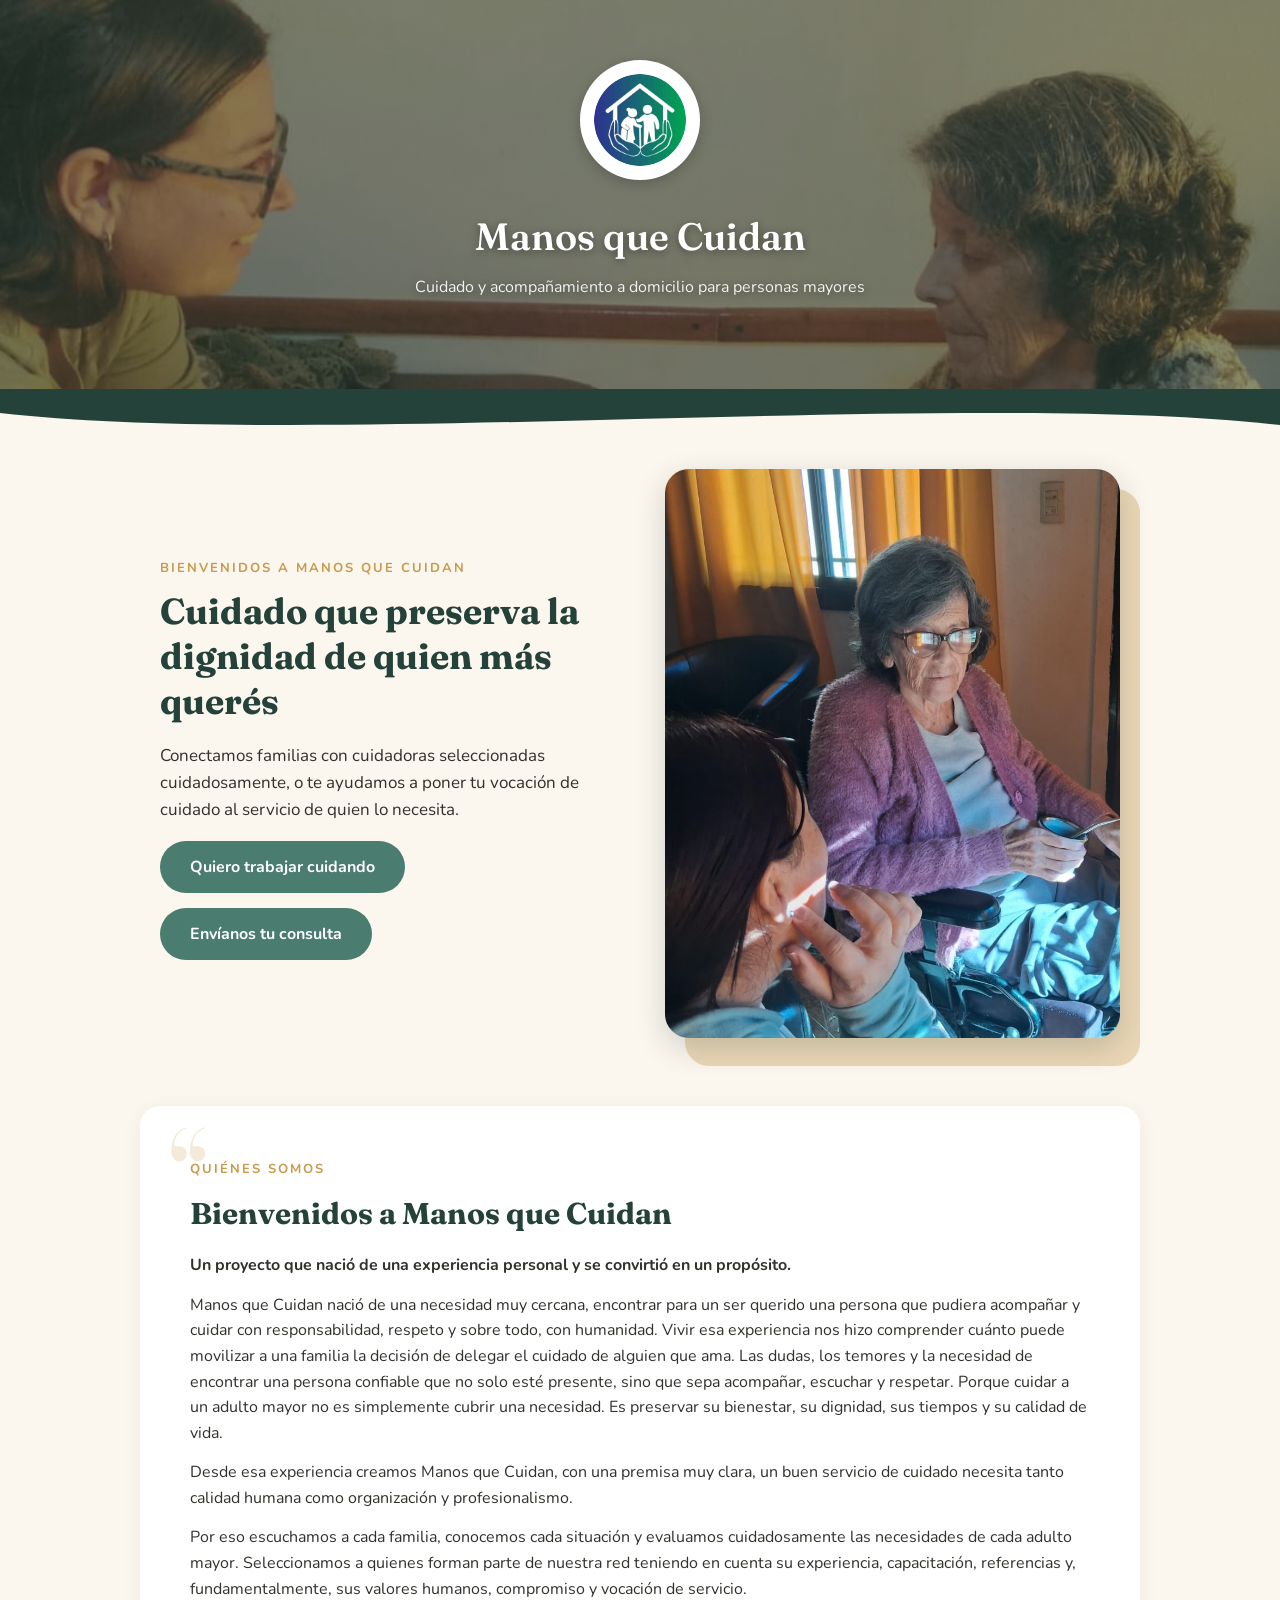
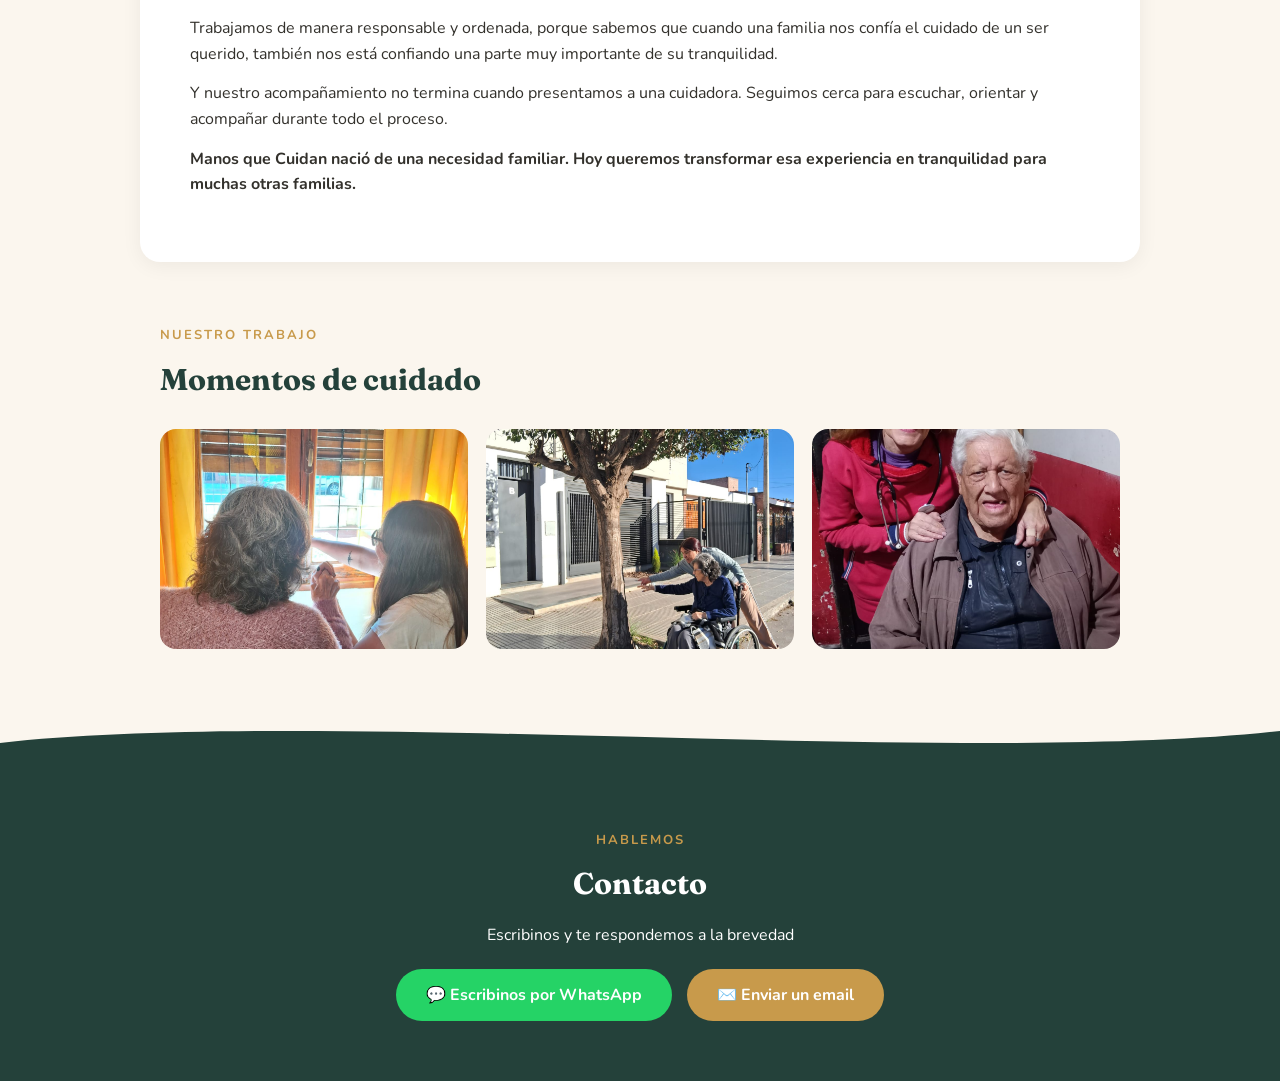
==== index.html @ 4edb40f0 "Update index.html" ====
<!DOCTYPE html>
<html lang="es">
<head>
    <meta charset="UTF-8">
    <meta name="viewport" content="width=device-width, initial-scale=1.0">
    <title>Manos que Cuidan</title>
    <link rel="preconnect" href="https://fonts.googleapis.com">
    <link rel="preconnect" href="https://fonts.gstatic.com" crossorigin>
    <link href="https://fonts.googleapis.com/css2?family=Fraunces:opsz,wght@9..144,600;9..144,700&family=Nunito:wght@400;600;700;800&display=swap" rel="stylesheet">
    <link rel="stylesheet" href="style.css?v=2">
</head>
<body>

    <header>
        <img src="Imagenes/logo.jpeg" alt="Logo Manos que Cuidan" class="logo">
        <h1>Manos que Cuidan</h1>
        <p>Cuidado y acompañamiento a domicilio para personas mayores</p>
    </header>

    <div class="ola ola-verde-crema">
        <svg viewBox="0 0 1440 100" preserveAspectRatio="none"><path d="M0,40 C360,100 1080,0 1440,60 L1440,100 L0,100 Z"></path></svg>
    </div>

    <section id="inicio" class="hero">
        <div class="hero-texto">
            <span class="eyebrow">Bienvenidos a Manos que Cuidan</span>
            <h2>Cuidado que preserva la dignidad de quien más querés</h2>
            <p>Conectamos familias con cuidadoras seleccionadas cuidadosamente, o te ayudamos a poner tu vocación de cuidado al servicio de quien lo necesita.</p>
            <div class="hero-botones">
                <a href="postulate.html?tipo=cuidador">
                    <button>Quiero trabajar cuidando</button>
                </a>
                <a href="postulate.html?tipo=paciente">
                    <button>Envíanos tu consulta</button>
                </a>
            </div>
        </div>
        <div class="hero-imagen">
            <img src="Imagenes/principal.jpg" alt="Cuidado de personas mayores">
        </div>
    </section>

   <section id="sobre-nosotros">
    <span class="eyebrow">Quiénes somos</span>
    <h2>Bienvenidos a Manos que Cuidan</h2>
    <p><strong>Un proyecto que nació de una experiencia personal y se convirtió en un propósito.</strong></p>
    <p>Manos que Cuidan nació de una necesidad muy cercana, encontrar para un ser querido una persona que pudiera acompañar y cuidar con responsabilidad, respeto y sobre todo, con humanidad. Vivir esa experiencia nos hizo comprender cuánto puede movilizar a una familia la decisión de delegar el cuidado de alguien que ama. Las dudas, los temores y la necesidad de encontrar una persona confiable que no solo esté presente, sino que sepa acompañar, escuchar y respetar. Porque cuidar a un adulto mayor no es simplemente cubrir una necesidad. Es preservar su bienestar, su dignidad, sus tiempos y su calidad de vida.</p>
    <p>Desde esa experiencia creamos Manos que Cuidan, con una premisa muy clara, un buen servicio de cuidado necesita tanto calidad humana como organización y profesionalismo.</p>
    <p>Por eso escuchamos a cada familia, conocemos cada situación y evaluamos cuidadosamente las necesidades de cada adulto mayor. Seleccionamos a quienes forman parte de nuestra red teniendo en cuenta su experiencia, capacitación, referencias y, fundamentalmente, sus valores humanos, compromiso y vocación de servicio.</p>
    <p>Trabajamos de manera responsable y ordenada, porque sabemos que cuando una familia nos confía el cuidado de un ser querido, también nos está confiando una parte muy importante de su tranquilidad.</p>
    <p>Y nuestro acompañamiento no termina cuando presentamos a una cuidadora. Seguimos cerca para escuchar, orientar y acompañar durante todo el proceso.</p>
    <p><strong>Manos que Cuidan nació de una necesidad familiar. Hoy queremos transformar esa experiencia en tranquilidad para muchas otras familias.</strong></p>
</section>

    <section id="galeria">
        <span class="eyebrow">Nuestro trabajo</span>
        <h2>Momentos de cuidado</h2>
        <div class="galeria-grid">
            <img src="Imagenes/foto1.jpg" alt="Cuidado y compañía">
            <img src="Imagenes/foto2.jpg" alt="Acompañamiento a personas mayores">
            <img src="Imagenes/foto3.jpg" alt="Cuidado profesional">
        </div>
    </section>

    <div class="ola ola-crema-verde">
        <svg viewBox="0 0 1440 100" preserveAspectRatio="none"><path d="M0,60 C360,0 1080,100 1440,40 L1440,100 L0,100 Z"></path></svg>
    </div>

    <section id="contacto">
        <span class="eyebrow">Hablemos</span>
        <h2>Contacto</h2>
        <p>Escribinos y te respondemos a la brevedad</p>
        <div class="botones-contacto">
            <a href="https://wa.me/5493518016745" target="_blank">
                <button class="btn-whatsapp">💬 Escribinos por WhatsApp</button>
            </a>
            <a href="mailto:manossquecuidan.26@gmail.com">
                <button class="btn-email">✉️ Enviar un email</button>
            </a>
        </div>
    </section>

    <script src="script.js"></script>
</body>
</html>
---- style.css ----
/* ============================================
   VARIABLES
   ============================================ */
:root {
    --verde: #4a7c6f;
    --verde-oscuro: #24413a;
    --crema: #fbf6ee;
    --dorado: #c89a4b;
    --blanco: #ffffff;
    --texto: #33312c;

    --fuente-titulos: 'Fraunces', serif;
    --fuente-texto: 'Nunito', Arial, sans-serif;
}

/* ============================================
   RESETEO
   ============================================ */
* {
    margin: 0;
    padding: 0;
    box-sizing: border-box;
}

body {
    font-family: var(--fuente-texto);
    line-height: 1.6;
    color: var(--texto);
    background-color: var(--crema);
}

h1, h2 {
    font-family: var(--fuente-titulos);
}

/* ============================================
   HEADER
   ============================================ */
header {
    background-image: linear-gradient(rgba(36, 65, 58, 0.55), rgba(36, 65, 58, 0.55)), url('Imagenes/hero.jpg');
    background-size: cover;
    background-position: center 30%;
    color: white;
    text-align: center;
    padding: 60px 20px 90px;
}

header h1,
header p,
.header-info {
    text-shadow: 0 2px 8px rgba(0, 0, 0, 0.4);
}

.logo {
    max-width: 120px;
    width: 120px;
    height: 120px;
    object-fit: contain;
    background-color: white;
    border-radius: 50%;
    padding: 14px;
    margin-bottom: 18px;
    box-shadow: 0 4px 14px rgba(0, 0, 0, 0.2);
}
header h1 {
    font-size: 38px;
    font-weight: 600;
}

header p {
    opacity: 0.9;
    margin-top: 8px;
}

.header-info {
    display: flex;
    justify-content: center;
    gap: 25px;
    margin-top: 20px;
    font-weight: 600;
    flex-wrap: wrap;
}

.header-chico {
    background-color: var(--verde-oscuro);
    color: white;
    text-align: center;
    padding: 20px;
    position: relative;
}

.header-chico .logo {
    width: 60px;
    height: 60px;
    max-width: 60px;
    aspect-ratio: 1 / 1;
    object-fit: contain;
    background-color: white;
    border-radius: 50%;
    padding: 8px;
    box-shadow: 0 4px 14px rgba(0, 0, 0, 0.2);
}

.volver {
    position: absolute;
    top: 20px;
    left: 20px;
    color: white;
    text-decoration: none;
    font-weight: 600;
}

.volver:hover {
    text-decoration: underline;
}

/* ============================================
   OLA DECORATIVA
   ============================================ */
.ola {
    line-height: 0;
    margin-top: -2px;
}

.ola svg {
    display: block;
    width: 100%;
    height: 60px;
}

.ola-verde-crema {
    background-color: var(--verde-oscuro);
}

.ola-verde-crema path {
    fill: var(--crema);
}

.ola-crema-verde {
    background-color: var(--crema);
}

.ola-crema-verde path {
    fill: var(--verde-oscuro);
}

/* ============================================
   SECCIONES GENERALES
   ============================================ */
section {
    padding: 60px 20px;
    max-width: 1000px;
    margin: 0 auto;
}

.eyebrow {
    display: inline-block;
    text-transform: uppercase;
    letter-spacing: 2px;
    font-size: 13px;
    font-weight: 700;
    color: var(--dorado);
    margin-bottom: 10px;
}

h2 {
    color: var(--verde-oscuro);
    font-size: 30px;
    margin-bottom: 15px;
}

/* ============================================
   BOTONES
   ============================================ */
button {
    background-color: var(--verde);
    color: white;
    border: none;
    padding: 15px 30px;
    font-size: 16px;
    font-family: var(--fuente-texto);
    font-weight: 700;
    border-radius: 999px;
    cursor: pointer;
    transition: transform 0.2s ease, background-color 0.2s ease, box-shadow 0.2s ease;
}

button:hover {
    background-color: var(--verde-oscuro);
    transform: translateY(-3px);
    box-shadow: 0 6px 14px rgba(0, 0, 0, 0.15);
}

/* ============================================
   HERO
   ============================================ */
.hero {
    display: flex;
    align-items: center;
    gap: 50px;
    padding-top: 20px;
}

.hero-texto {
    flex: 1;
}

.hero-texto h2 {
    font-size: 36px;
    line-height: 1.25;
}

.hero-texto p {
    margin: 18px 0;
    font-size: 17px;
    max-width: 480px;
}

.hero-botones {
    display: flex;
    flex-direction: column;
    align-items: flex-start;
    gap: 15px;
    margin-top: 10px;
}

.hero-botones button {
    width: 100%;
    max-width: 280px;
    text-align: center;
}

.hero-imagen {
    flex: 1;
    position: relative;
    aspect-ratio: 4 / 5;
}

.hero-imagen::before {
    content: "";
    position: absolute;
    top: 20px;
    left: 20px;
    width: 100%;
    height: 100%;
    background-color: var(--dorado);
    opacity: 0.35;
    border-radius: 24px;
    z-index: 0;
}

.hero-imagen img {
    position: relative;
    z-index: 1;
    width: 100%;
    height: 100%;
    object-fit: cover;
    border-radius: 24px;
    box-shadow: 0 10px 30px rgba(36, 65, 58, 0.2);
}

/* ============================================
   SOBRE NOSOTROS
   ============================================ */
#sobre-nosotros {
    background-color: var(--blanco);
    border-radius: 20px;
    box-shadow: 0 4px 20px rgba(0, 0, 0, 0.06);
    padding: 50px;
    position: relative;
}

#sobre-nosotros::before {
    content: "\201C";
    font-family: var(--fuente-titulos);
    font-size: 140px;
    color: var(--dorado);
    opacity: 0.2;
    position: absolute;
    top: 10px;
    left: 30px;
    line-height: 1;
}

#sobre-nosotros h2,
#sobre-nosotros p {
    position: relative;
}

#sobre-nosotros p {
    margin-bottom: 14px;
}

/* ============================================
   GALERÍA
   ============================================ */
.galeria-grid {
    display: grid;
    grid-template-columns: repeat(3, 1fr);
    gap: 18px;
    margin-top: 25px;
}

.galeria-grid img {
    width: 100%;
    height: 220px;
    object-fit: cover;
    border-radius: 16px;
}

/* ============================================
   CONTACTO
   ============================================ */
#contacto {
    background-color: var(--verde-oscuro);
    color: white;
    text-align: center;
    max-width: 100%;
    padding-bottom: 60px;
}

#contacto h2 {
    color: white;
}

#contacto .eyebrow {
    color: var(--dorado);
}

.botones-contacto {
    display: flex;
    justify-content: center;
    gap: 15px;
    flex-wrap: wrap;
    margin-top: 20px;
}

.btn-whatsapp {
    background-color: #25d366;
}

.btn-whatsapp:hover {
    background-color: #1da851;
}

.btn-email {
    background-color: var(--dorado);
}

.btn-email:hover {
    background-color: #b3873a;
}

/* ============================================
   FORMULARIOS (postulate.html)
   ============================================ */
.pagina-formularios {
    background-color: var(--crema);
}

.selector-formulario {
    display: flex;
    justify-content: center;
    gap: 15px;
    padding: 30px 20px 10px;
}

.tab-btn {
    background-color: white;
    color: var(--verde);
    border: 2px solid var(--verde);
    padding: 15px 25px;
    border-radius: 999px;
    font-size: 16px;
    font-weight: 700;
    cursor: pointer;
}

.tab-btn.activo {
    background-color: var(--verde);
    color: white;
}

#panel-cuidadores,
#panel-pacientes {
    background-color: white;
    max-width: 600px;
    margin: 20px auto 60px;
    padding: 40px;
    border-radius: 20px;
    box-shadow: 0 4px 20px rgba(0, 0, 0, 0.08);
}

.oculto {
    display: none;
}

form {
    display: flex;
    flex-direction: column;
}

label {
    margin-top: 15px;
    margin-bottom: 5px;
    font-weight: 700;
}

input, textarea, select {
    padding: 10px;
    border: 1px solid #ddd;
    border-radius: 8px;
    font-size: 16px;
    font-family: var(--fuente-texto);
}

form button {
    margin-top: 20px;
    align-self: flex-start;
}

/* ============================================
   RESPONSIVE
   ============================================ */
@media (max-width: 700px) {
    header {
        padding: 35px 15px 50px;
        background-position: center 20%;
    }

    .logo {
        max-width: 90px;
        width: 90px;
        height: 90px;
    }

    header h1 {
        font-size: 26px;
    }

    header p {
        font-size: 14px;
    }

    section {
        padding: 40px 15px;
    }

    h2 {
        font-size: 24px;
    }

    .hero {
        flex-direction: column;
        gap: 30px;
    }

    .hero-texto h2 {
        font-size: 26px;
    }

    .hero-texto p {
        max-width: 100%;
        font-size: 15px;
    }

    .hero-botones {
        width: 100%;
    }

    .hero-botones button {
        max-width: 100%;
    }

    .hero-imagen {
        aspect-ratio: 4 / 3;
        width: 100%;
    }

    .hero-imagen::before {
        top: 12px;
        left: 12px;
    }

    #sobre-nosotros {
        padding: 25px;
    }

    #sobre-nosotros::before {
        font-size: 70px;
        top: 0;
        left: 15px;
    }

    #sobre-nosotros p {
        font-size: 15px;
    }

    .galeria-grid {
        grid-template-columns: 1fr;
    }

    .galeria-grid img {
        height: 200px;
    }

    .botones-contacto {
        flex-direction: column;
        align-items: center;
    }

    .botones-contacto button {
        width: 100%;
        max-width: 300px;
    }

    .ola svg {
        height: 40px;
    }

    form {
        max-width: 100%;
    }

    #panel-cuidadores,
    #panel-pacientes {
        padding: 25px;
        margin: 15px;
    }

    .selector-formulario {
        flex-direction: column;
        align-items: center;
    }

    .tab-btn {
        width: 100%;
        max-width: 300px;
    }
}

.badge-opcional {
    display: inline-block;
    background-color: #eee;
    color: #666;
    font-size: 11px;
    font-weight: 700;
    text-transform: uppercase;
    letter-spacing: 0.5px;
    padding: 2px 8px;
    border-radius: 999px;
    margin-left: 6px;
    vertical-align: middle;
}

.header-chico .logo {
    width: 60px;
    height: 60px;
    max-width: 60px;
    aspect-ratio: 1 / 1;
    object-fit: contain;
    background-color: white;
    border-radius: 50%;
    padding: 8px;
    box-shadow: 0 4px 14px rgba(0, 0, 0, 0.2);
}
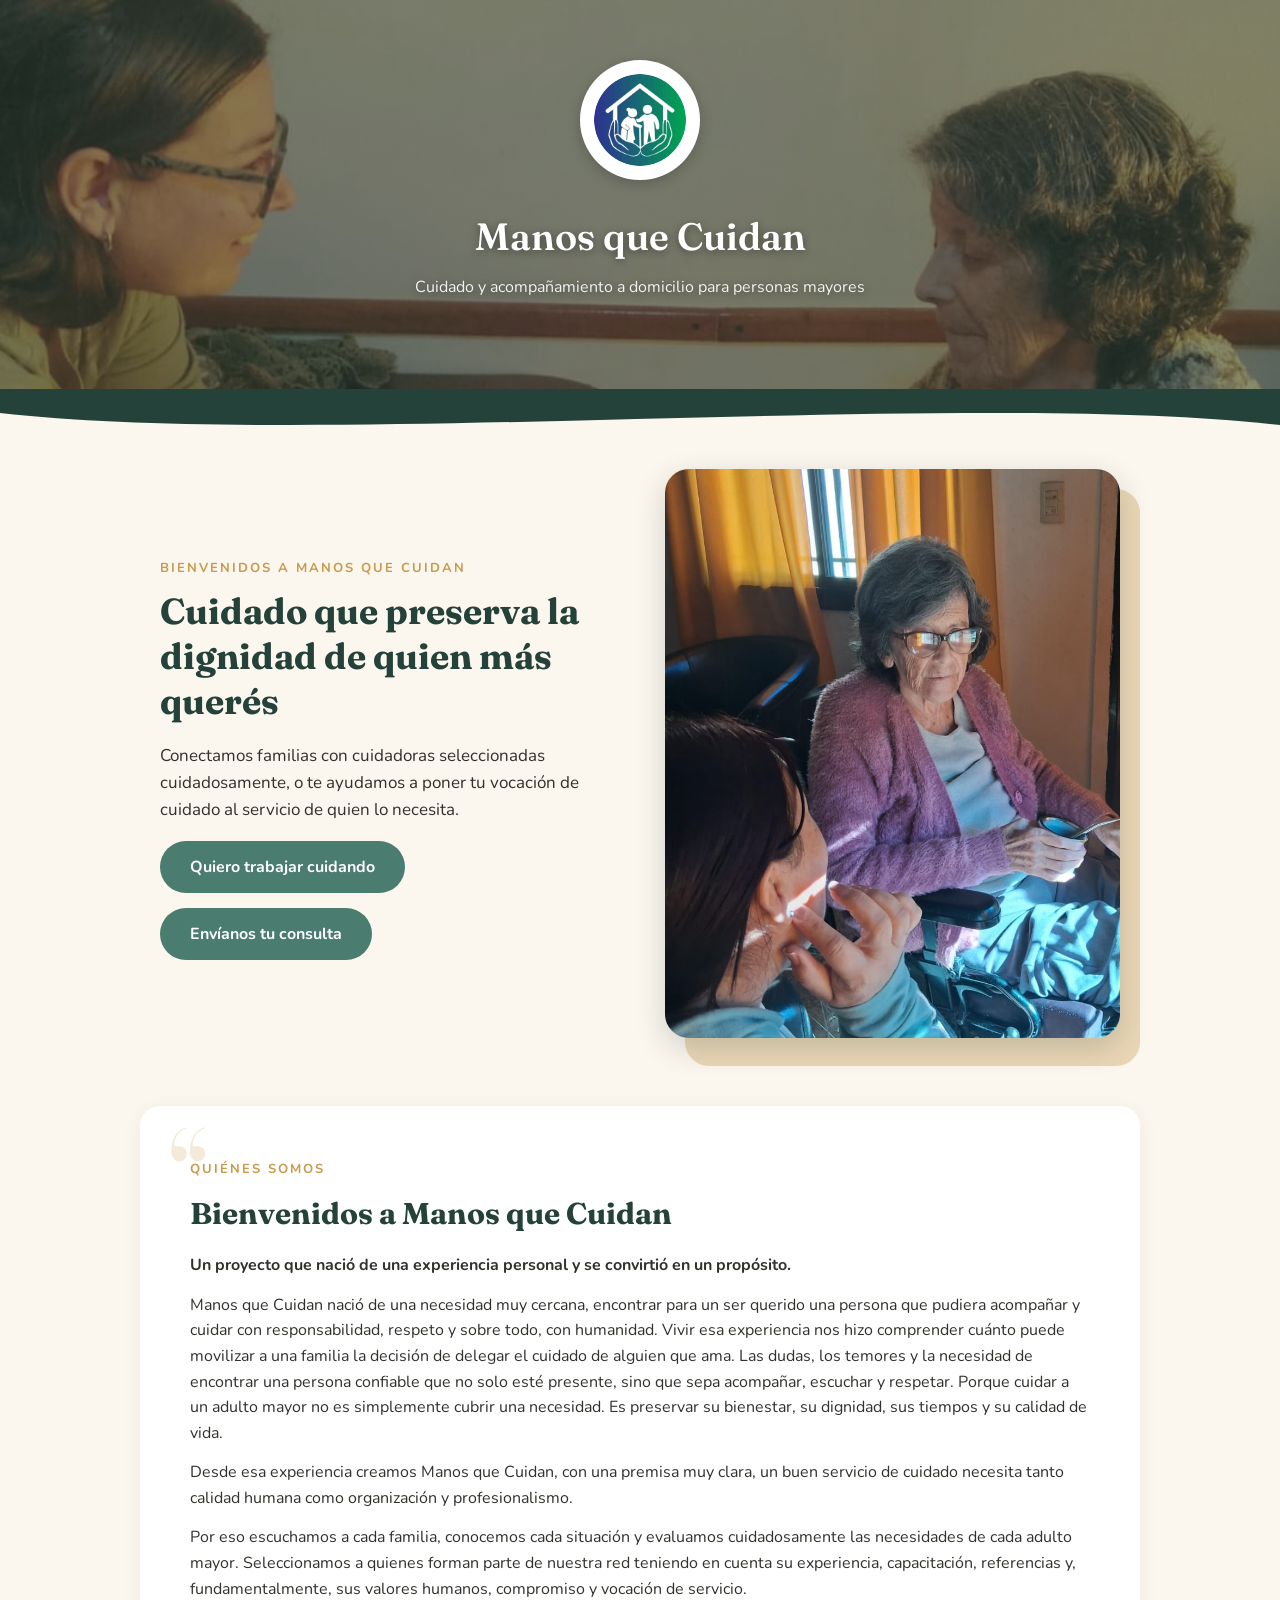
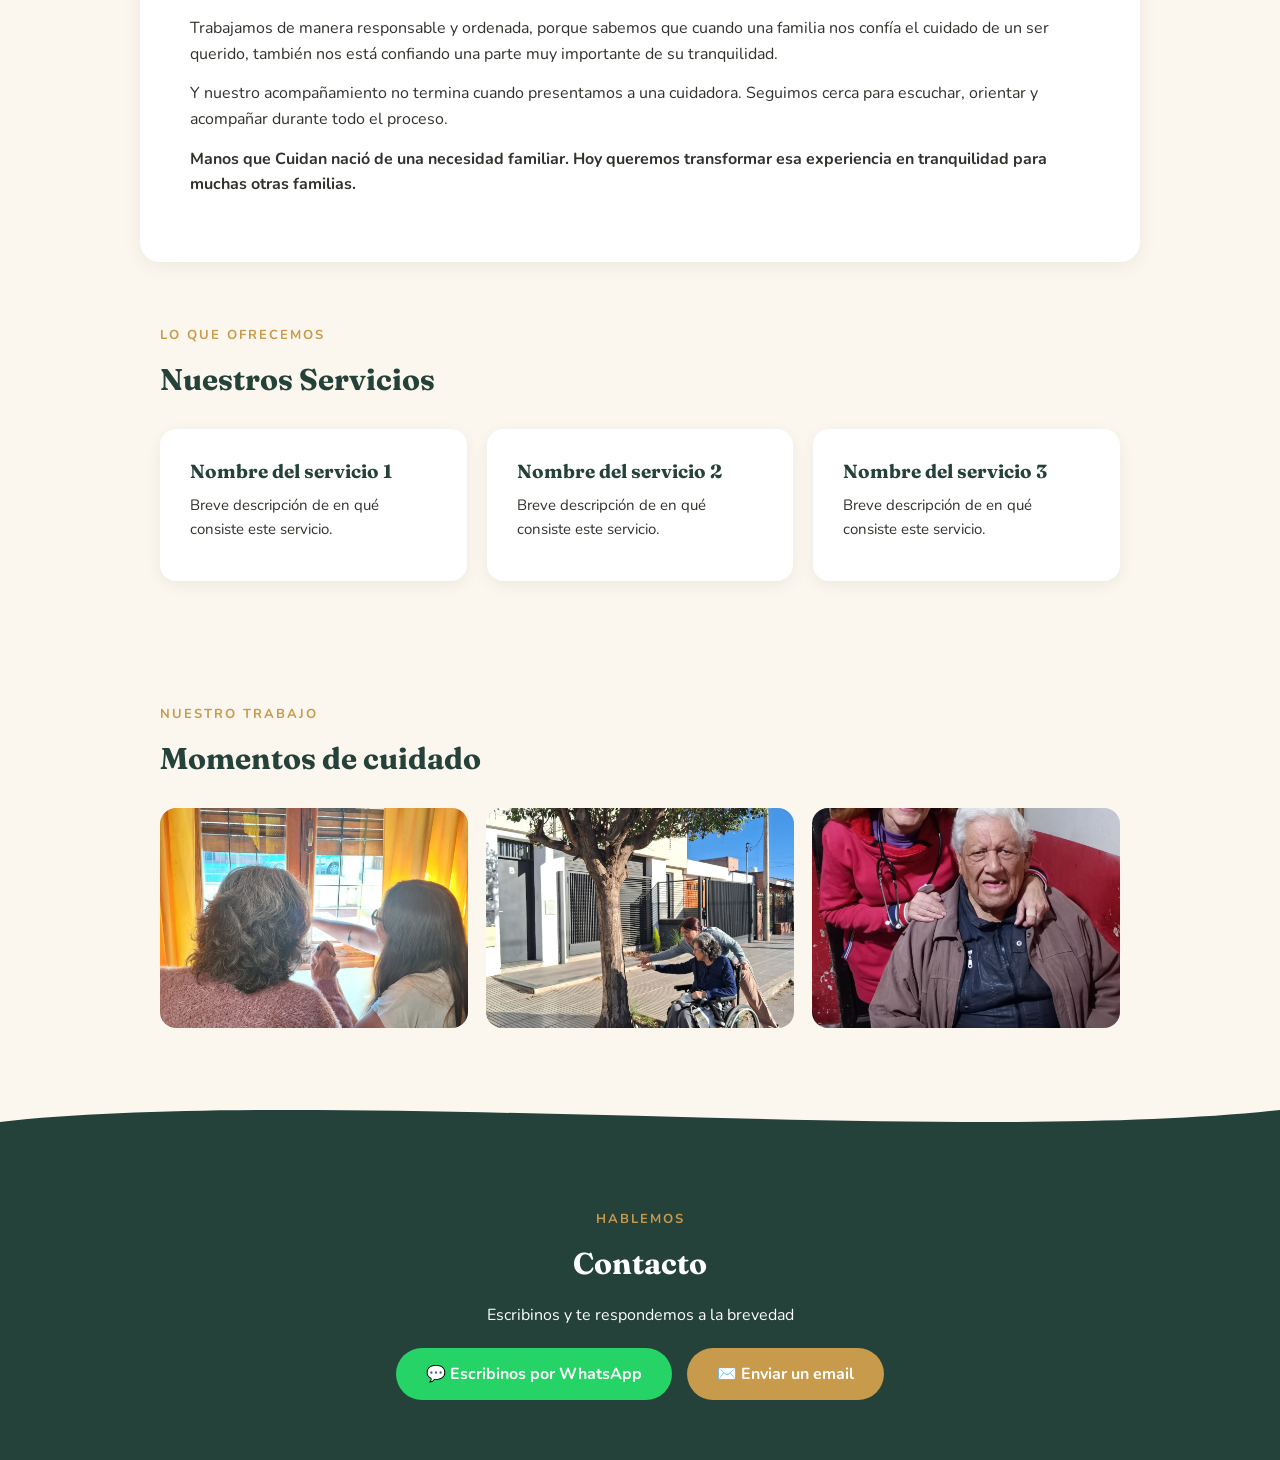
==== commit 8329c47b: "Update index.html" ====
--- a/index.html
+++ b/index.html
@@ -51,6 +51,25 @@
     <p>Y nuestro acompañamiento no termina cuando presentamos a una cuidadora. Seguimos cerca para escuchar, orientar y acompañar durante todo el proceso.</p>
     <p><strong>Manos que Cuidan nació de una necesidad familiar. Hoy queremos transformar esa experiencia en tranquilidad para muchas otras familias.</strong></p>
 </section>
+    <section id="servicios">
+    <span class="eyebrow">Lo que ofrecemos</span>
+    <h2>Nuestros Servicios</h2>
+    <div class="servicios-grid">
+        <div class="servicio-card">
+            <h3>Nombre del servicio 1</h3>
+            <p>Breve descripción de en qué consiste este servicio.</p>
+        </div>
+        <div class="servicio-card">
+            <h3>Nombre del servicio 2</h3>
+            <p>Breve descripción de en qué consiste este servicio.</p>
+        </div>
+        <div class="servicio-card">
+            <h3>Nombre del servicio 3</h3>
+            <p>Breve descripción de en qué consiste este servicio.</p>
+        </div>
+    </div>
+</section>
+    
 
     <section id="galeria">
         <span class="eyebrow">Nuestro trabajo</span>
--- a/style.css
+++ b/style.css
@@ -564,3 +564,40 @@
     padding: 8px;
     box-shadow: 0 4px 14px rgba(0, 0, 0, 0.2);
 }
+.servicios-grid {
+    display: grid;
+    grid-template-columns: repeat(auto-fit, minmax(250px, 1fr));
+    gap: 20px;
+    margin-top: 25px;
+}
+
+.servicio-card {
+    background-color: var(--blanco);
+    border-radius: 16px;
+    padding: 30px;
+    box-shadow: 0 4px 16px rgba(0, 0, 0, 0.06);
+    transition: transform 0.2s ease;
+}
+
+.servicio-card:hover {
+    transform: translateY(-4px);
+}
+
+.servicio-icono {
+    font-size: 32px;
+    display: block;
+    margin-bottom: 12px;
+}
+
+.servicio-card h3 {
+    font-family: var(--fuente-titulos);
+    color: var(--verde-oscuro);
+    font-size: 19px;
+    margin-bottom: 10px;
+    line-height: 1.3;
+}
+
+.servicio-card p {
+    font-size: 15px;
+    margin-bottom: 10px;
+}
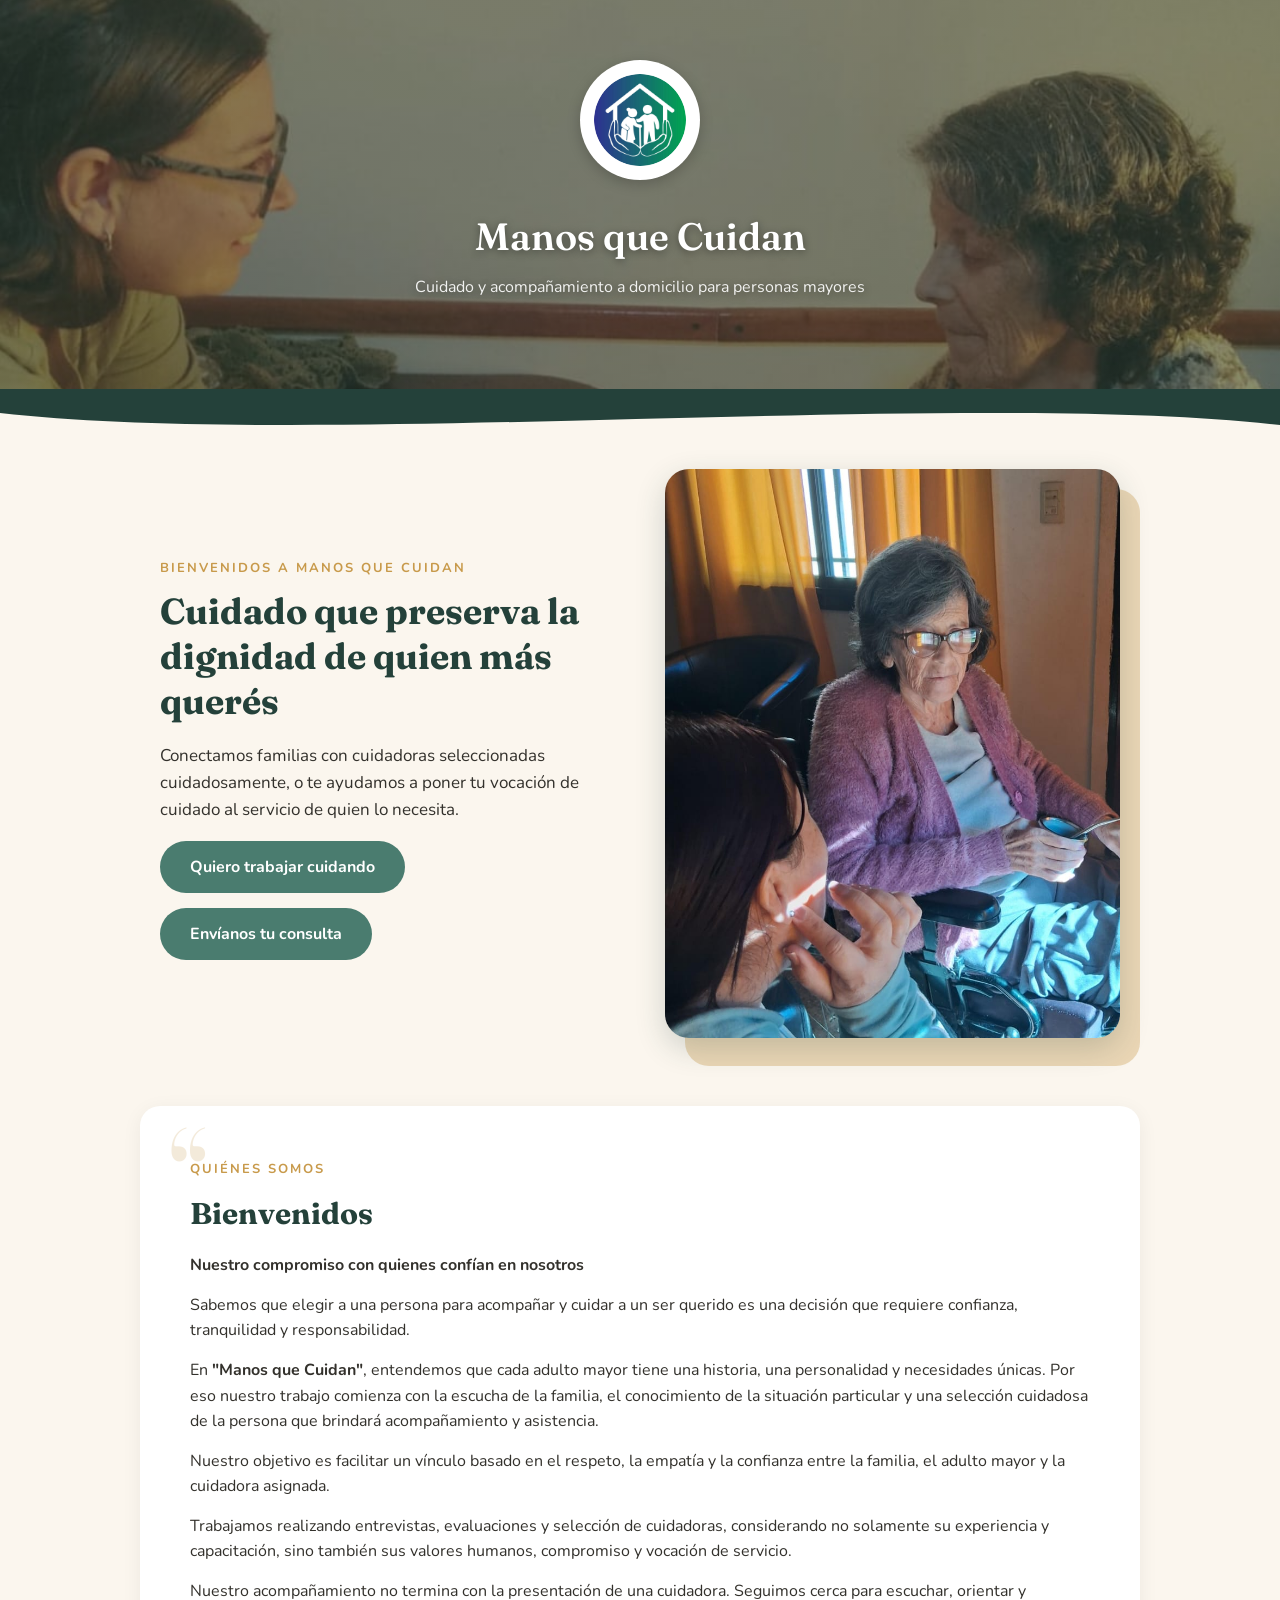
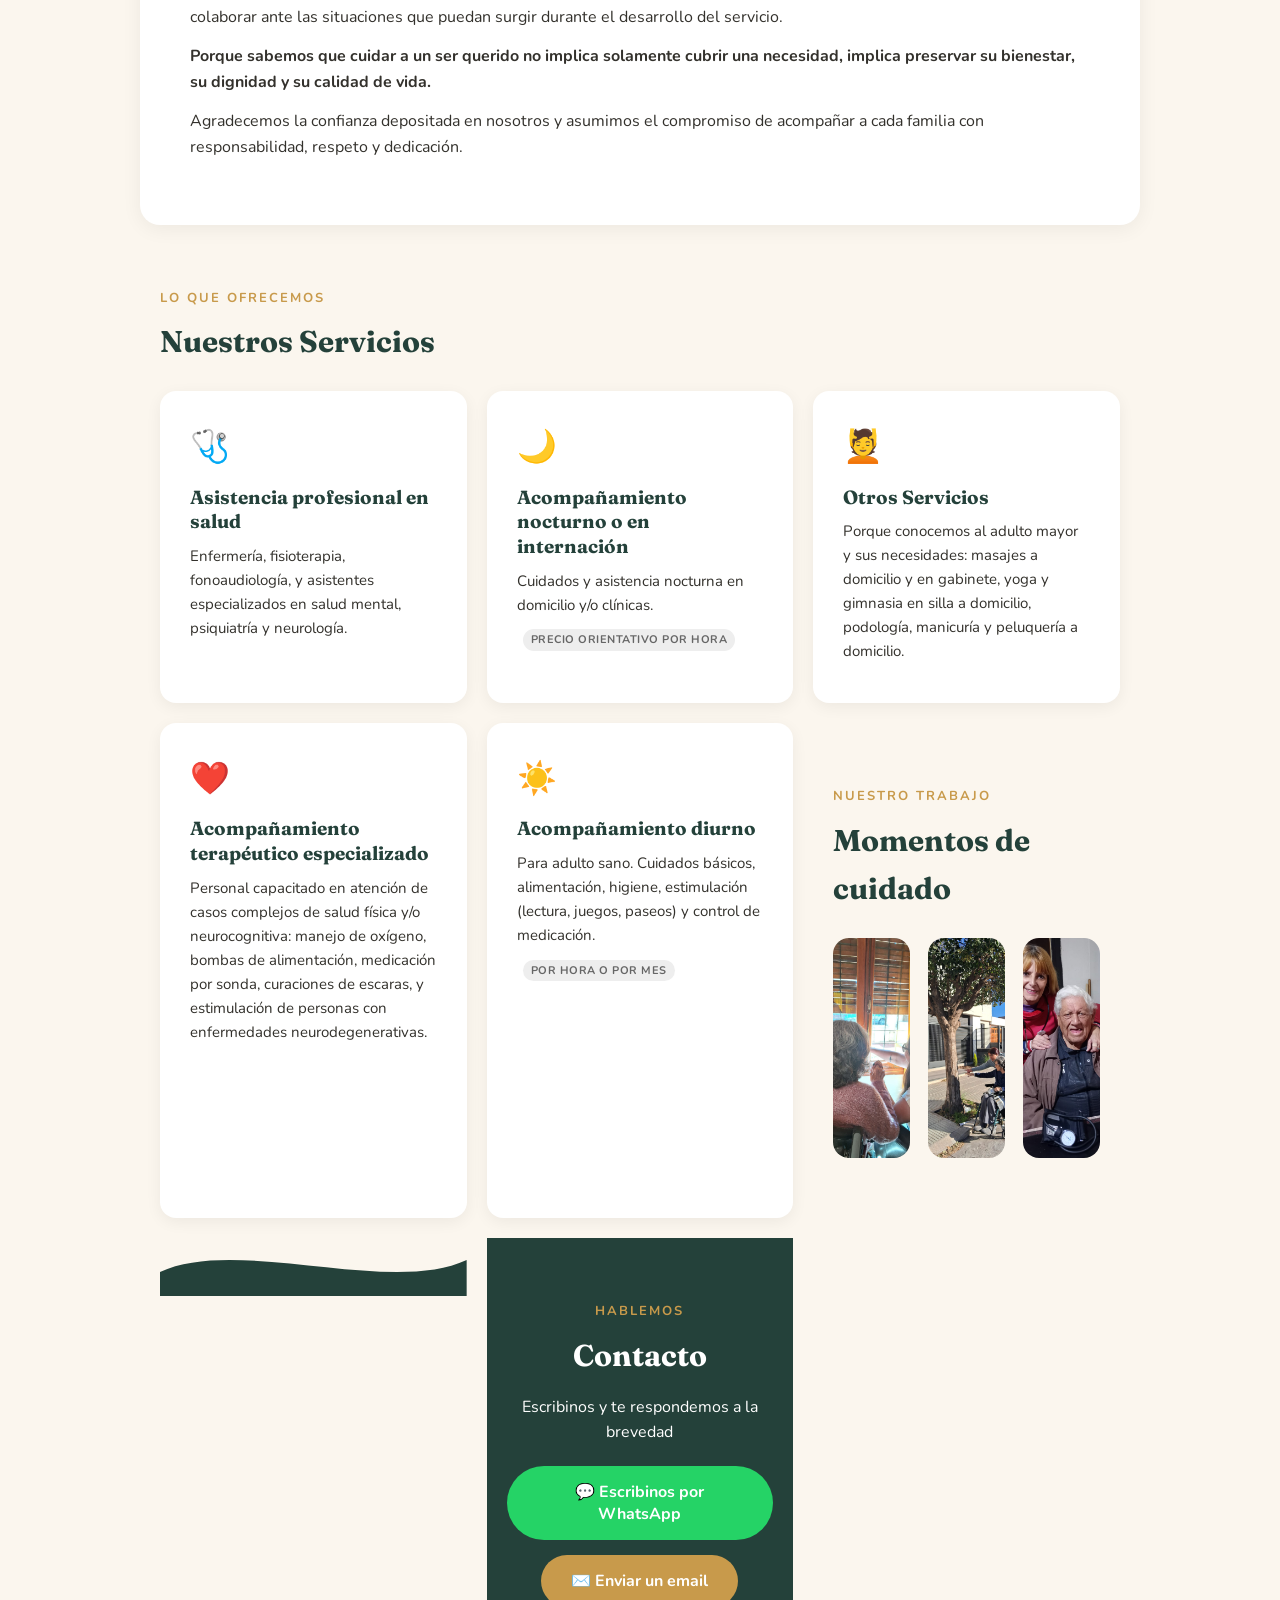
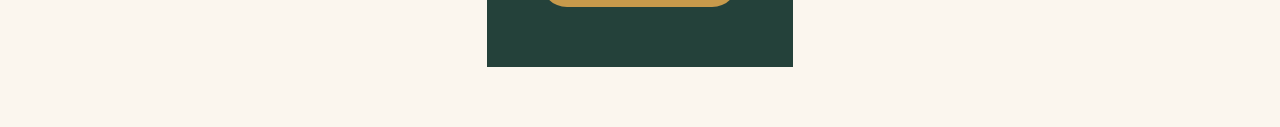
==== commit d2d1a74d: "Update index.html" ====
--- a/index.html
+++ b/index.html
@@ -41,34 +41,53 @@
     </section>
 
    <section id="sobre-nosotros">
-    <span class="eyebrow">Quiénes somos</span>
-    <h2>Bienvenidos a Manos que Cuidan</h2>
-    <p><strong>Un proyecto que nació de una experiencia personal y se convirtió en un propósito.</strong></p>
-    <p>Manos que Cuidan nació de una necesidad muy cercana, encontrar para un ser querido una persona que pudiera acompañar y cuidar con responsabilidad, respeto y sobre todo, con humanidad. Vivir esa experiencia nos hizo comprender cuánto puede movilizar a una familia la decisión de delegar el cuidado de alguien que ama. Las dudas, los temores y la necesidad de encontrar una persona confiable que no solo esté presente, sino que sepa acompañar, escuchar y respetar. Porque cuidar a un adulto mayor no es simplemente cubrir una necesidad. Es preservar su bienestar, su dignidad, sus tiempos y su calidad de vida.</p>
-    <p>Desde esa experiencia creamos Manos que Cuidan, con una premisa muy clara, un buen servicio de cuidado necesita tanto calidad humana como organización y profesionalismo.</p>
-    <p>Por eso escuchamos a cada familia, conocemos cada situación y evaluamos cuidadosamente las necesidades de cada adulto mayor. Seleccionamos a quienes forman parte de nuestra red teniendo en cuenta su experiencia, capacitación, referencias y, fundamentalmente, sus valores humanos, compromiso y vocación de servicio.</p>
-    <p>Trabajamos de manera responsable y ordenada, porque sabemos que cuando una familia nos confía el cuidado de un ser querido, también nos está confiando una parte muy importante de su tranquilidad.</p>
-    <p>Y nuestro acompañamiento no termina cuando presentamos a una cuidadora. Seguimos cerca para escuchar, orientar y acompañar durante todo el proceso.</p>
-    <p><strong>Manos que Cuidan nació de una necesidad familiar. Hoy queremos transformar esa experiencia en tranquilidad para muchas otras familias.</strong></p>
-</section>
+        <span class="eyebrow">Quiénes somos</span>
+        <h2>Bienvenidos</h2>
+        <p><strong>Nuestro compromiso con quienes confían en nosotros</strong></p>
+        <p>Sabemos que elegir a una persona para acompañar y cuidar a un ser querido es una decisión que requiere confianza, tranquilidad y responsabilidad.</p>
+        <p>En <strong>"Manos que Cuidan"</strong>, entendemos que cada adulto mayor tiene una historia, una personalidad y necesidades únicas. Por eso nuestro trabajo comienza con la escucha de la familia, el conocimiento de la situación particular y una selección cuidadosa de la persona que brindará acompañamiento y asistencia.</p>
+        <p>Nuestro objetivo es facilitar un vínculo basado en el respeto, la empatía y la confianza entre la familia, el adulto mayor y la cuidadora asignada.</p>
+        <p>Trabajamos realizando entrevistas, evaluaciones y selección de cuidadoras, considerando no solamente su experiencia y capacitación, sino también sus valores humanos, compromiso y vocación de servicio.</p>
+        <p>Nuestro acompañamiento no termina con la presentación de una cuidadora. Seguimos cerca para escuchar, orientar y colaborar ante las situaciones que puedan surgir durante el desarrollo del servicio.</p>
+        <p><strong>Porque sabemos que cuidar a un ser querido no implica solamente cubrir una necesidad, implica preservar su bienestar, su dignidad y su calidad de vida.</strong></p>
+        <p>Agradecemos la confianza depositada en nosotros y asumimos el compromiso de acompañar a cada familia con responsabilidad, respeto y dedicación.</p>
+    </section>
     <section id="servicios">
     <span class="eyebrow">Lo que ofrecemos</span>
     <h2>Nuestros Servicios</h2>
     <div class="servicios-grid">
+
         <div class="servicio-card">
-            <h3>Nombre del servicio 1</h3>
-            <p>Breve descripción de en qué consiste este servicio.</p>
+            <span class="servicio-icono">🩺</span>
+            <h3>Asistencia profesional en salud</h3>
+            <p>Enfermería, fisioterapia, fonoaudiología, y asistentes especializados en salud mental, psiquiatría y neurología.</p>
         </div>
+
         <div class="servicio-card">
-            <h3>Nombre del servicio 2</h3>
-            <p>Breve descripción de en qué consiste este servicio.</p>
+            <span class="servicio-icono">🌙</span>
+            <h3>Acompañamiento nocturno o en internación</h3>
+            <p>Cuidados y asistencia nocturna en domicilio y/o clínicas.</p>
+            <span class="badge-opcional">Precio orientativo por hora</span>
         </div>
+
         <div class="servicio-card">
-            <h3>Nombre del servicio 3</h3>
-            <p>Breve descripción de en qué consiste este servicio.</p>
+            <span class="servicio-icono">💆</span>
+            <h3>Otros Servicios</h3>
+            <p>Porque conocemos al adulto mayor y sus necesidades: masajes a domicilio y en gabinete, yoga y gimnasia en silla a domicilio, podología, manicuría y peluquería a domicilio.</p>
         </div>
-    </div>
-</section>
+
+        <div class="servicio-card">
+            <span class="servicio-icono">❤️</span>
+            <h3>Acompañamiento terapéutico especializado</h3>
+            <p>Personal capacitado en atención de casos complejos de salud física y/o neurocognitiva: manejo de oxígeno, bombas de alimentación, medicación por sonda, curaciones de escaras, y estimulación de personas con enfermedades neurodegenerativas.</p>
+        </div>
+
+        <div class="servicio-card">
+            <span class="servicio-icono">☀️</span>
+            <h3>Acompañamiento diurno</h3>
+            <p>Para adulto sano. Cuidados básicos, alimentación, higiene, estimulación (lectura, juegos, paseos) y control de medicación.</p>
+            <span class="badge-opcional">Por hora o por mes</span>
+        </div>
     
 
     <section id="galeria">
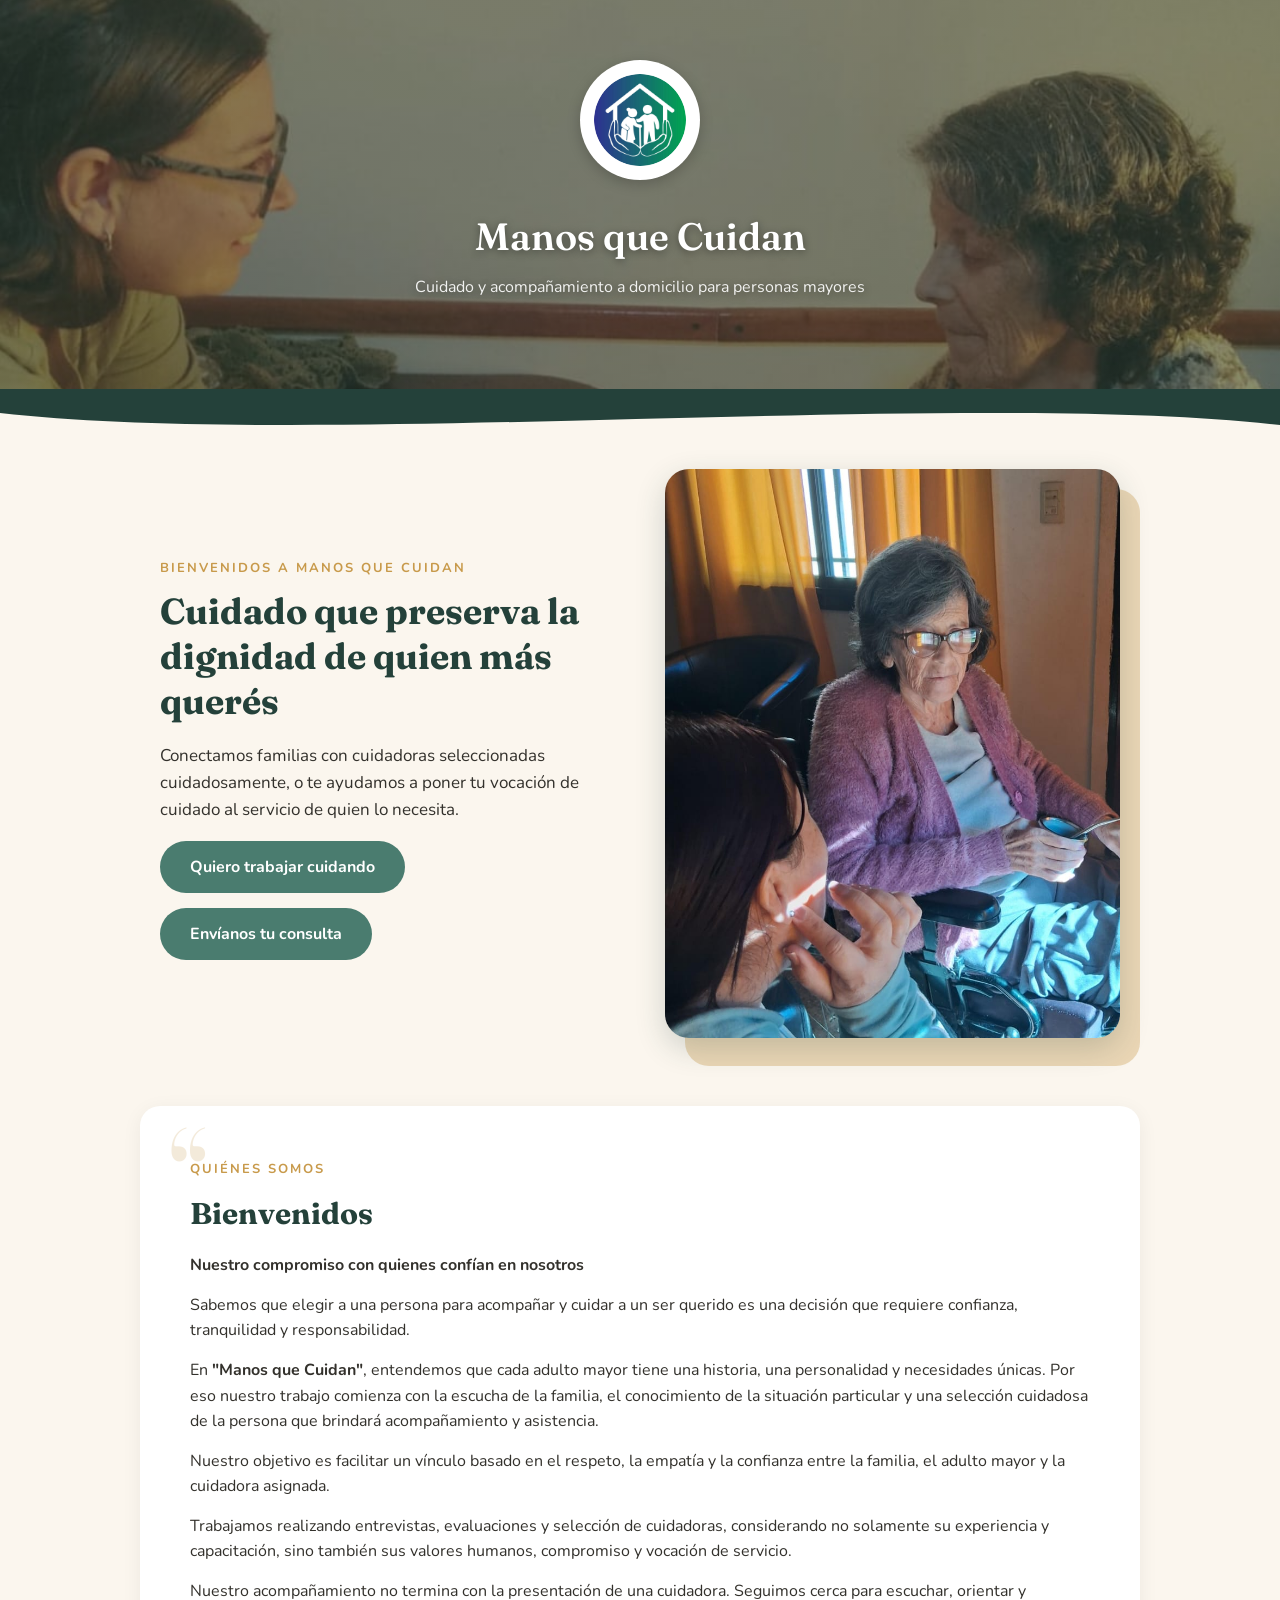
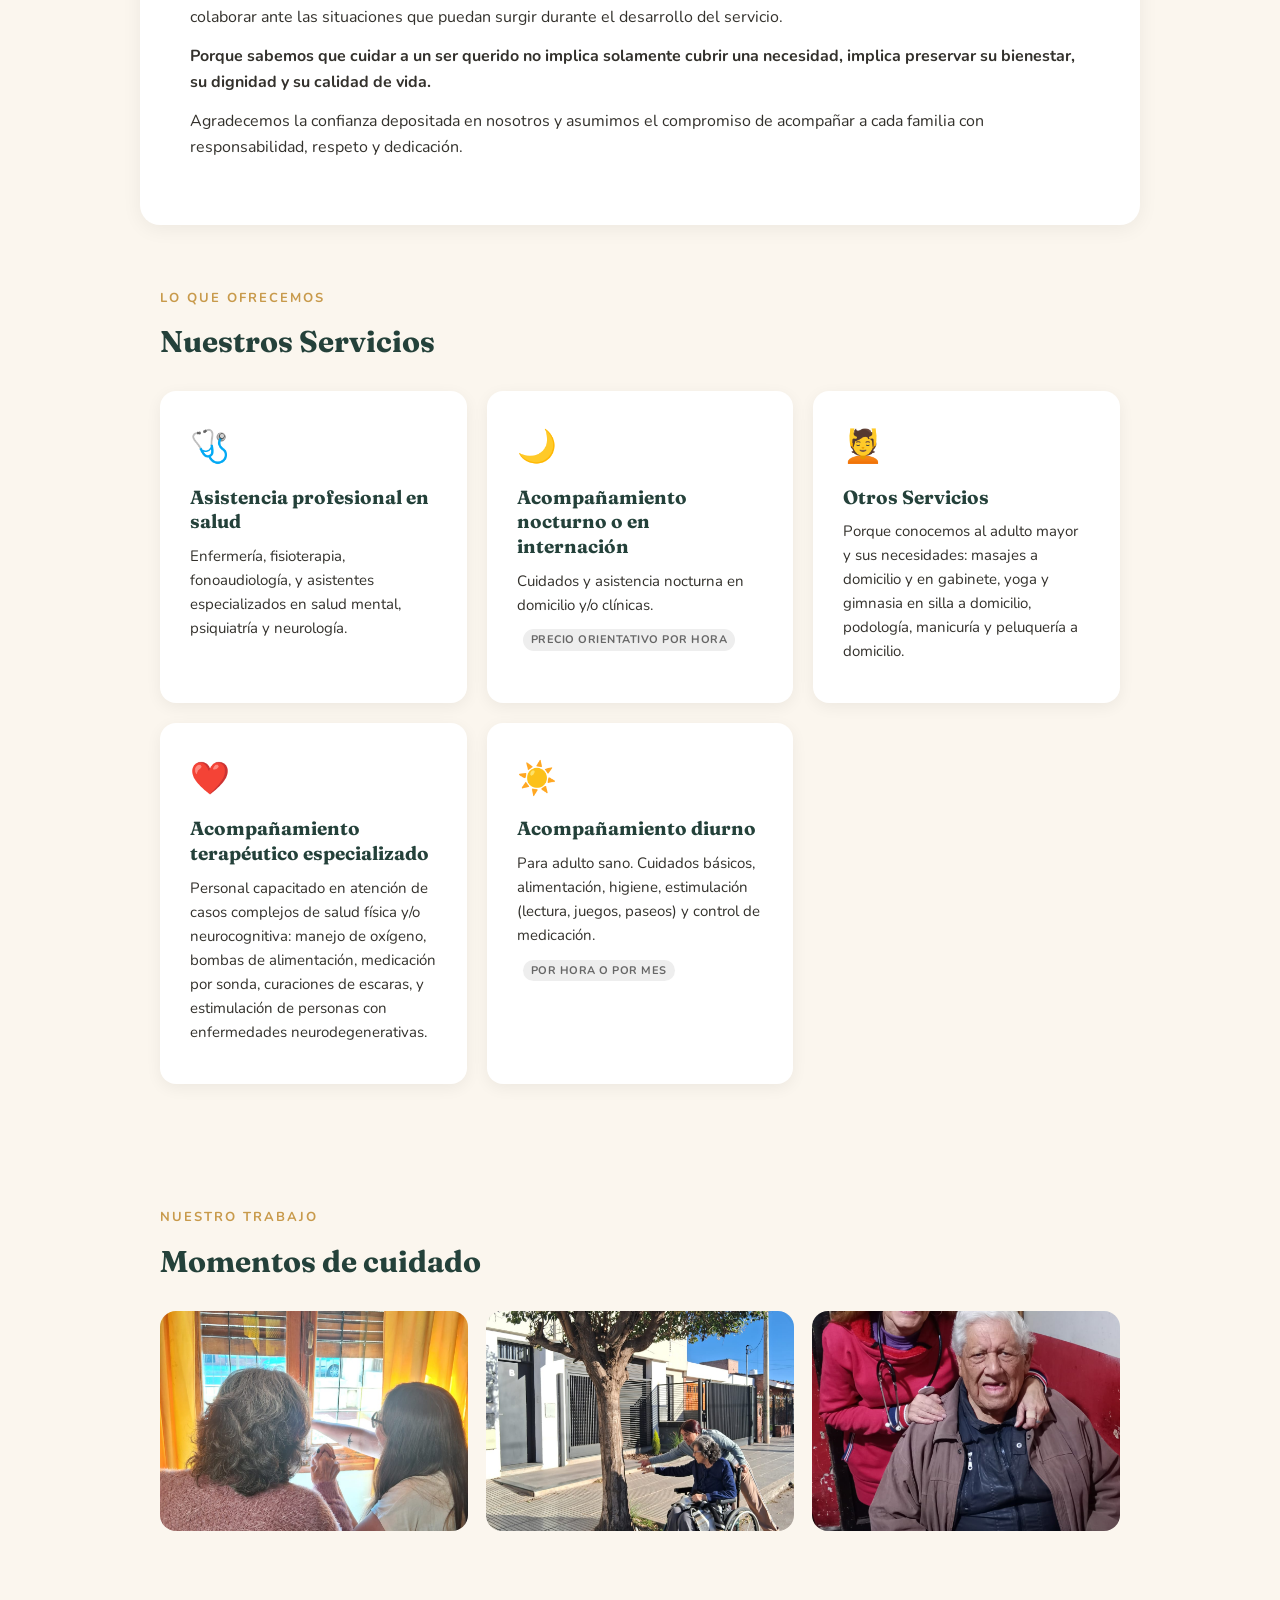
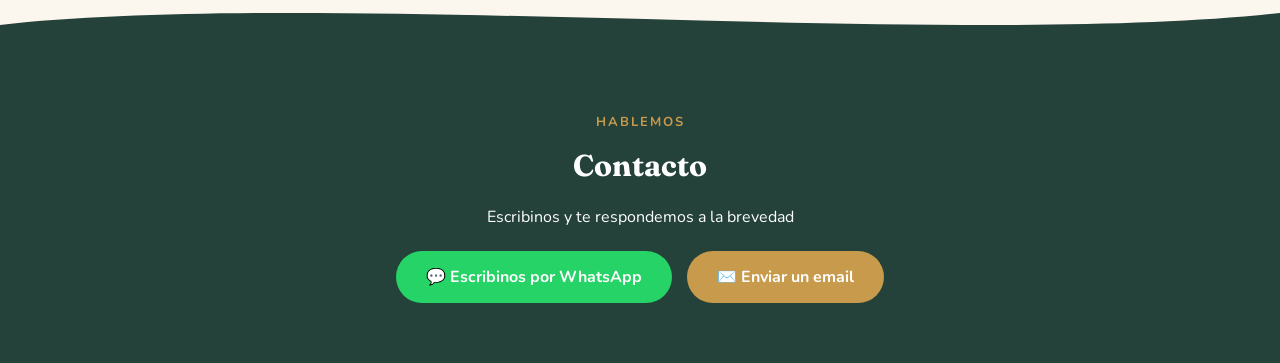
==== commit 4ffc373f: "Update index.html" ====
--- a/index.html
+++ b/index.html
@@ -88,8 +88,9 @@
             <p>Para adulto sano. Cuidados básicos, alimentación, higiene, estimulación (lectura, juegos, paseos) y control de medicación.</p>
             <span class="badge-opcional">Por hora o por mes</span>
         </div>
-    
 
+    </div>
+</section>
     <section id="galeria">
         <span class="eyebrow">Nuestro trabajo</span>
         <h2>Momentos de cuidado</h2>
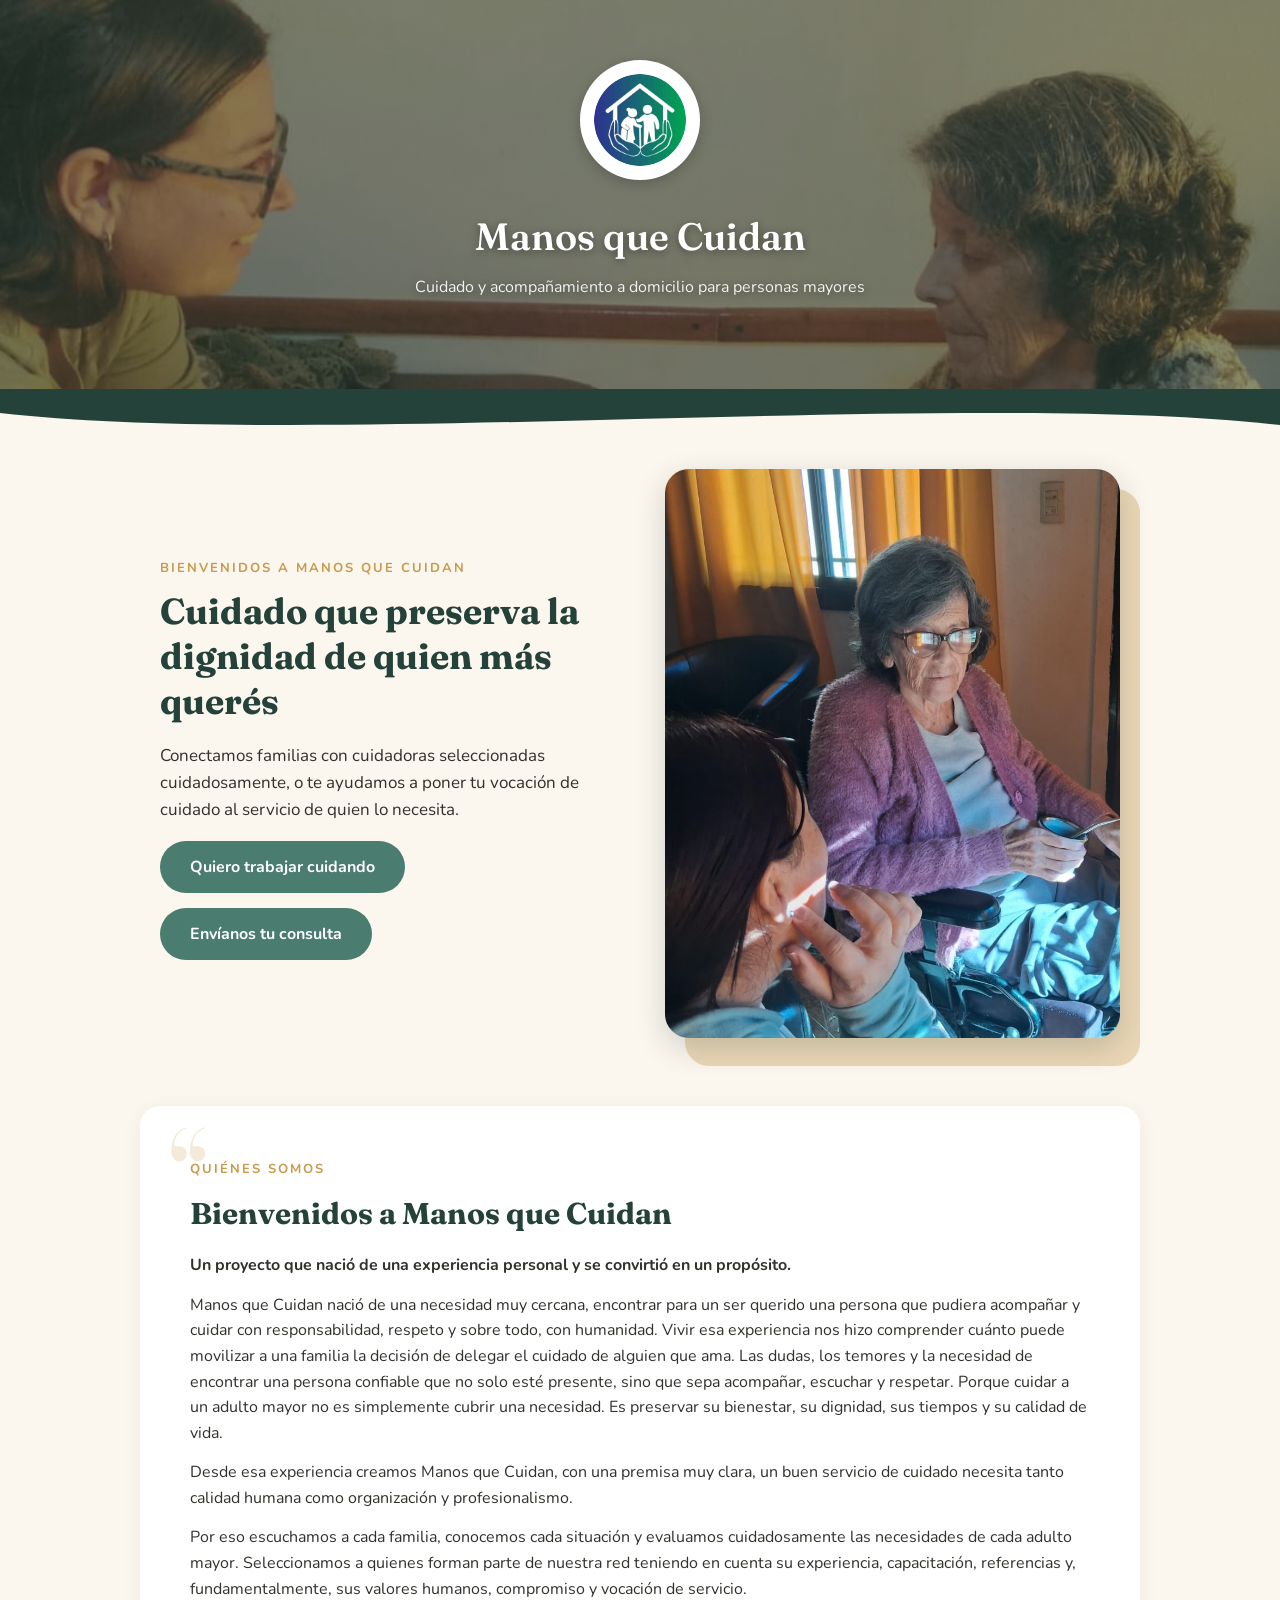
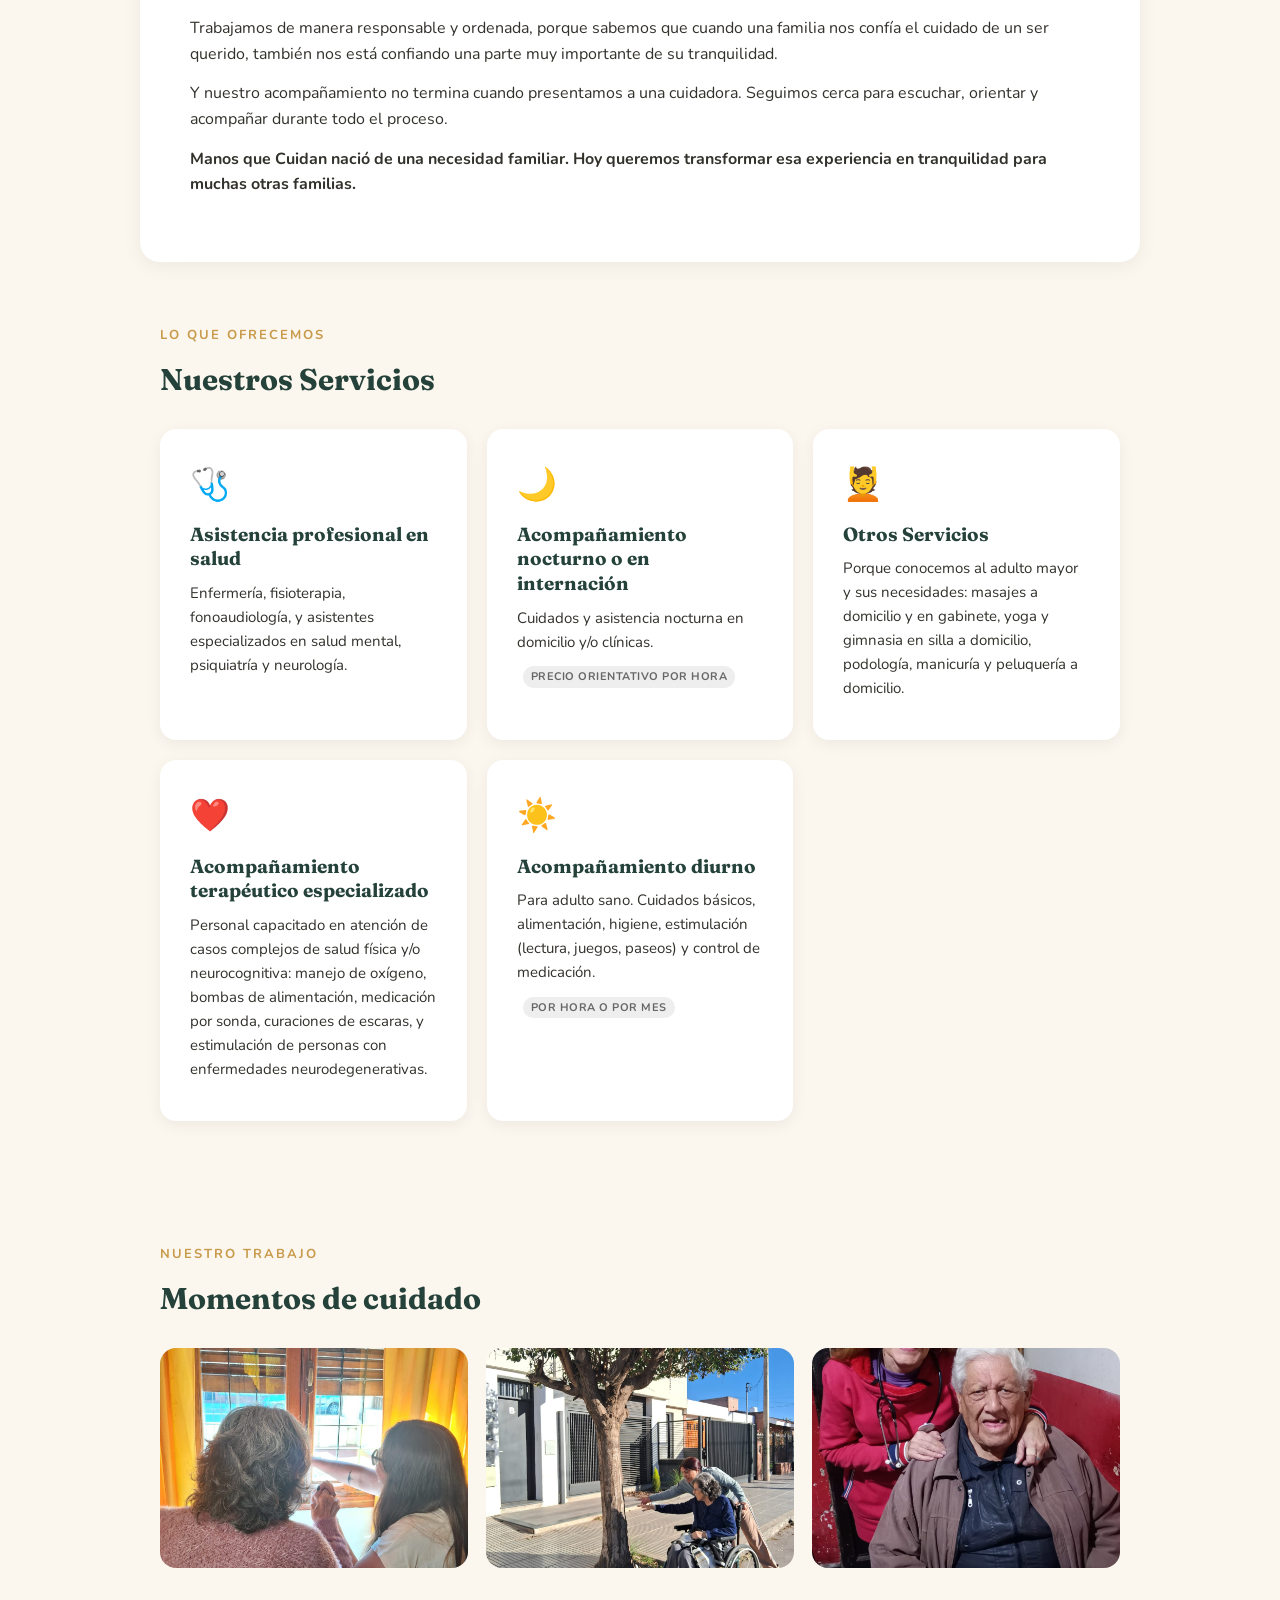
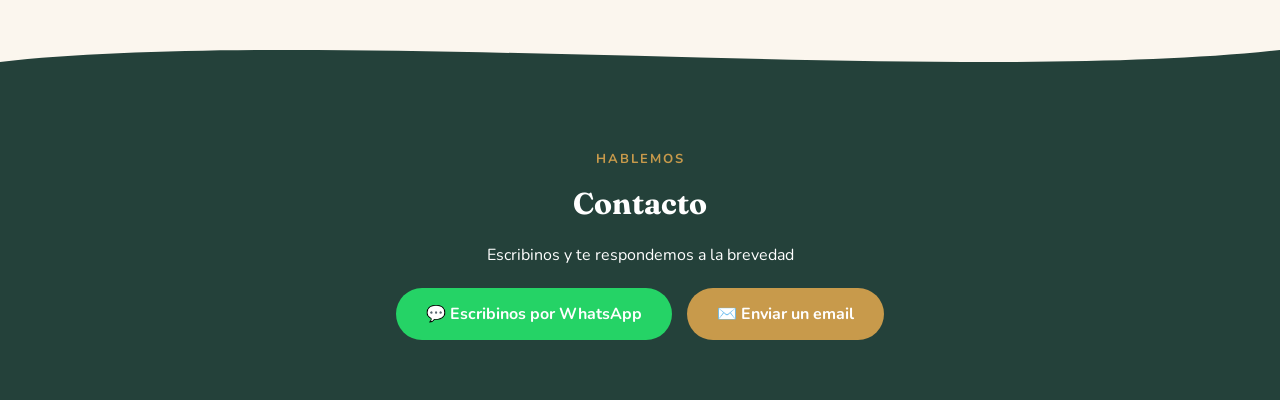
==== commit 86278bd1: "Update index.html" ====
--- a/index.html
+++ b/index.html
@@ -40,18 +40,17 @@
         </div>
     </section>
 
-   <section id="sobre-nosotros">
-        <span class="eyebrow">Quiénes somos</span>
-        <h2>Bienvenidos</h2>
-        <p><strong>Nuestro compromiso con quienes confían en nosotros</strong></p>
-        <p>Sabemos que elegir a una persona para acompañar y cuidar a un ser querido es una decisión que requiere confianza, tranquilidad y responsabilidad.</p>
-        <p>En <strong>"Manos que Cuidan"</strong>, entendemos que cada adulto mayor tiene una historia, una personalidad y necesidades únicas. Por eso nuestro trabajo comienza con la escucha de la familia, el conocimiento de la situación particular y una selección cuidadosa de la persona que brindará acompañamiento y asistencia.</p>
-        <p>Nuestro objetivo es facilitar un vínculo basado en el respeto, la empatía y la confianza entre la familia, el adulto mayor y la cuidadora asignada.</p>
-        <p>Trabajamos realizando entrevistas, evaluaciones y selección de cuidadoras, considerando no solamente su experiencia y capacitación, sino también sus valores humanos, compromiso y vocación de servicio.</p>
-        <p>Nuestro acompañamiento no termina con la presentación de una cuidadora. Seguimos cerca para escuchar, orientar y colaborar ante las situaciones que puedan surgir durante el desarrollo del servicio.</p>
-        <p><strong>Porque sabemos que cuidar a un ser querido no implica solamente cubrir una necesidad, implica preservar su bienestar, su dignidad y su calidad de vida.</strong></p>
-        <p>Agradecemos la confianza depositada en nosotros y asumimos el compromiso de acompañar a cada familia con responsabilidad, respeto y dedicación.</p>
-    </section>
+  <section id="sobre-nosotros">
+    <span class="eyebrow">Quiénes somos</span>
+    <h2>Bienvenidos a Manos que Cuidan</h2>
+    <p><strong>Un proyecto que nació de una experiencia personal y se convirtió en un propósito.</strong></p>
+    <p>Manos que Cuidan nació de una necesidad muy cercana, encontrar para un ser querido una persona que pudiera acompañar y cuidar con responsabilidad, respeto y sobre todo, con humanidad. Vivir esa experiencia nos hizo comprender cuánto puede movilizar a una familia la decisión de delegar el cuidado de alguien que ama. Las dudas, los temores y la necesidad de encontrar una persona confiable que no solo esté presente, sino que sepa acompañar, escuchar y respetar. Porque cuidar a un adulto mayor no es simplemente cubrir una necesidad. Es preservar su bienestar, su dignidad, sus tiempos y su calidad de vida.</p>
+    <p>Desde esa experiencia creamos Manos que Cuidan, con una premisa muy clara, un buen servicio de cuidado necesita tanto calidad humana como organización y profesionalismo.</p>
+    <p>Por eso escuchamos a cada familia, conocemos cada situación y evaluamos cuidadosamente las necesidades de cada adulto mayor. Seleccionamos a quienes forman parte de nuestra red teniendo en cuenta su experiencia, capacitación, referencias y, fundamentalmente, sus valores humanos, compromiso y vocación de servicio.</p>
+    <p>Trabajamos de manera responsable y ordenada, porque sabemos que cuando una familia nos confía el cuidado de un ser querido, también nos está confiando una parte muy importante de su tranquilidad.</p>
+    <p>Y nuestro acompañamiento no termina cuando presentamos a una cuidadora. Seguimos cerca para escuchar, orientar y acompañar durante todo el proceso.</p>
+    <p><strong>Manos que Cuidan nació de una necesidad familiar. Hoy queremos transformar esa experiencia en tranquilidad para muchas otras familias.</strong></p>
+</section>
     <section id="servicios">
     <span class="eyebrow">Lo que ofrecemos</span>
     <h2>Nuestros Servicios</h2>
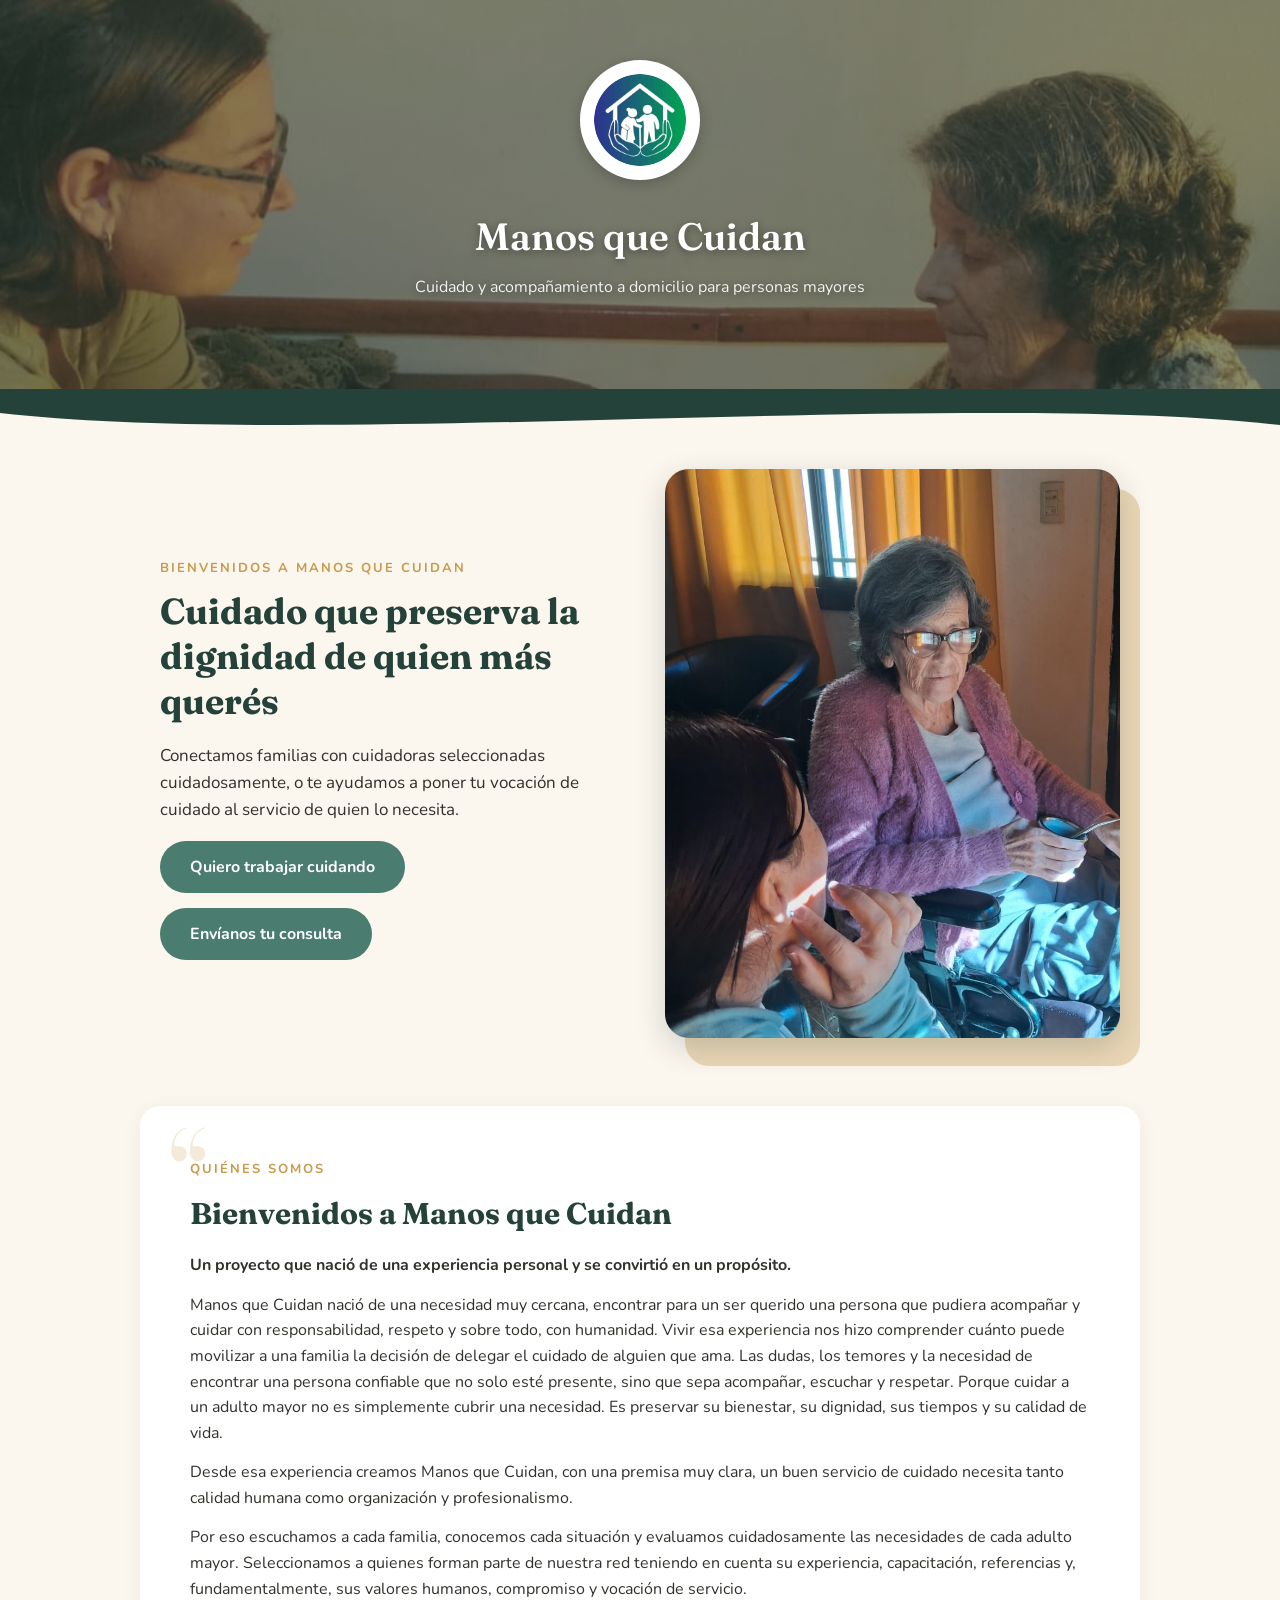
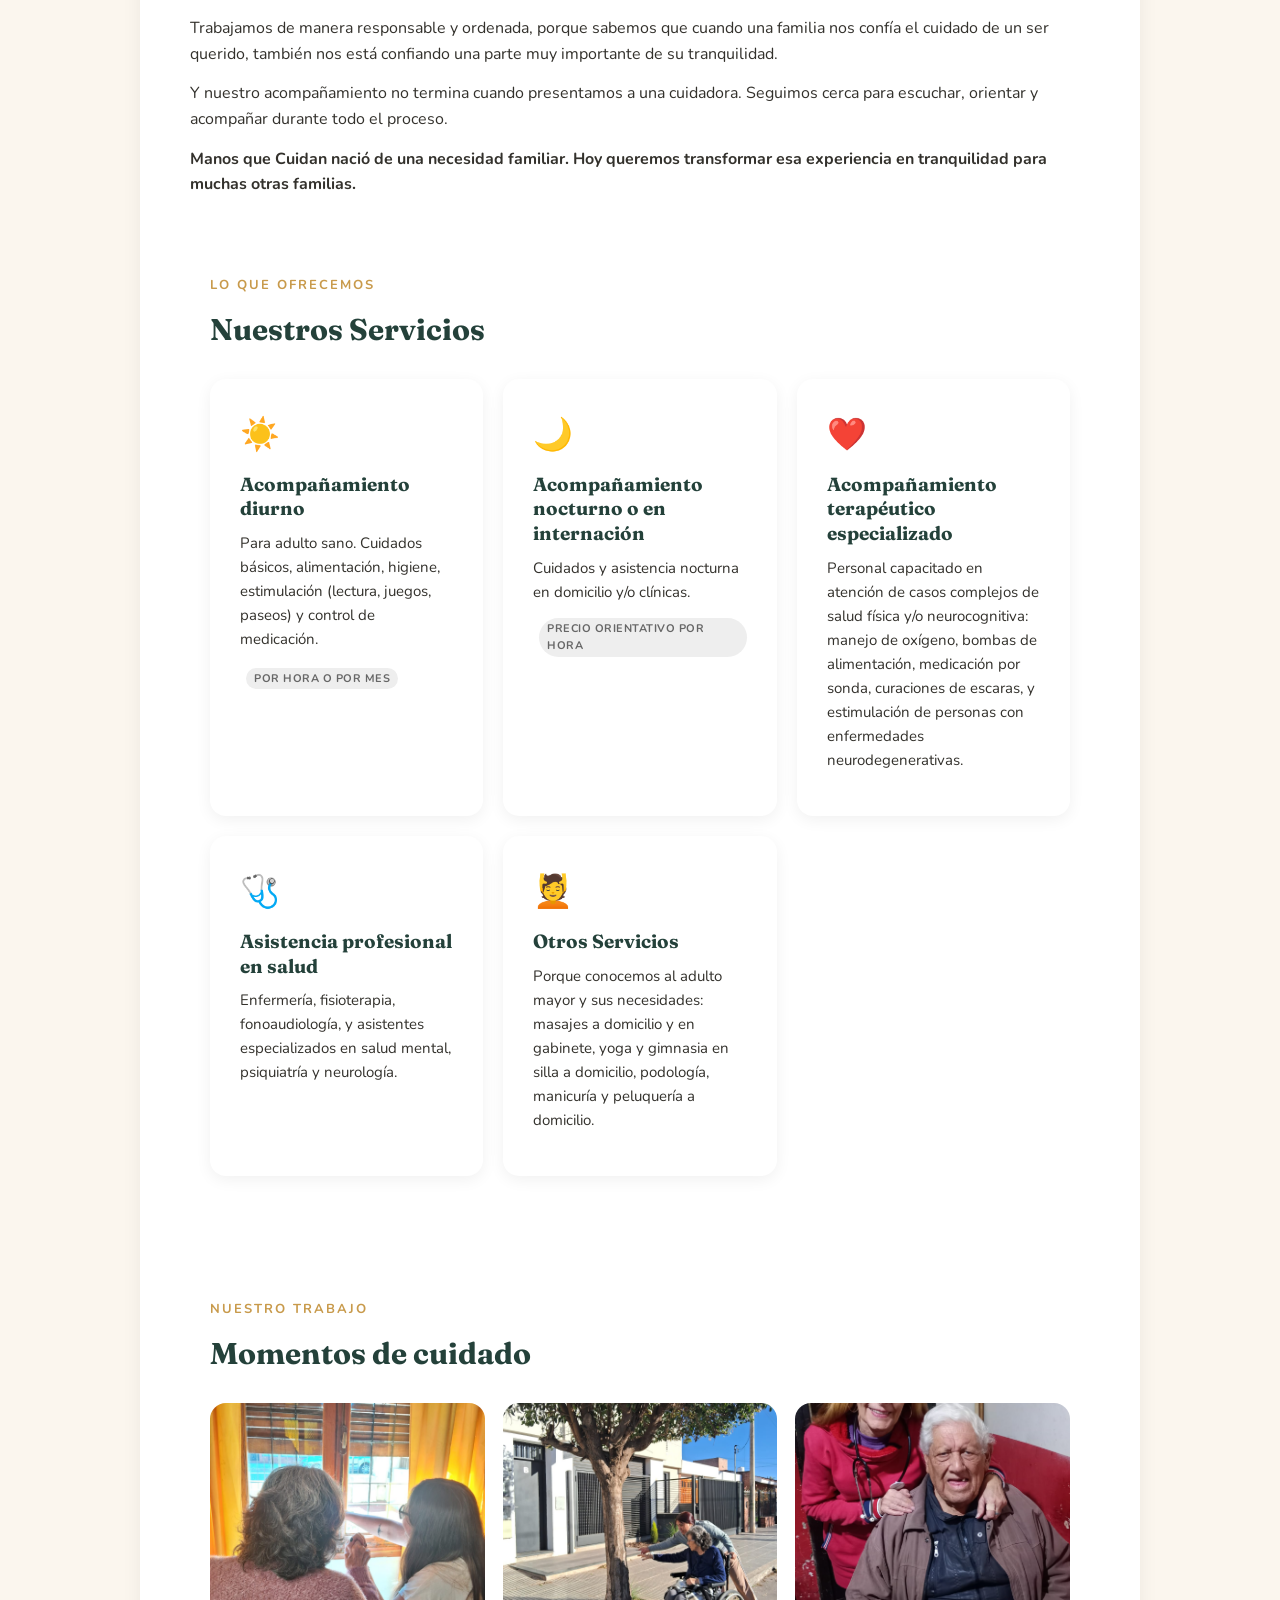
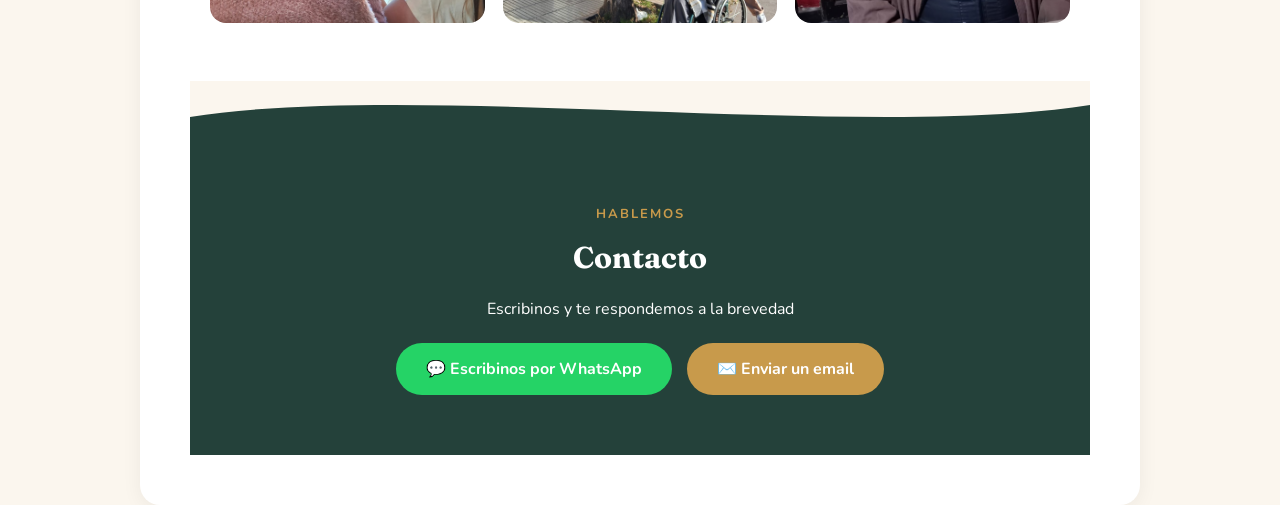
==== commit df69b1f8: "Update index.html" ====
--- a/index.html
+++ b/index.html
@@ -50,16 +50,16 @@
     <p>Trabajamos de manera responsable y ordenada, porque sabemos que cuando una familia nos confía el cuidado de un ser querido, también nos está confiando una parte muy importante de su tranquilidad.</p>
     <p>Y nuestro acompañamiento no termina cuando presentamos a una cuidadora. Seguimos cerca para escuchar, orientar y acompañar durante todo el proceso.</p>
     <p><strong>Manos que Cuidan nació de una necesidad familiar. Hoy queremos transformar esa experiencia en tranquilidad para muchas otras familias.</strong></p>
-</section>
-    <section id="servicios">
+<section id="servicios">
     <span class="eyebrow">Lo que ofrecemos</span>
     <h2>Nuestros Servicios</h2>
     <div class="servicios-grid">
 
         <div class="servicio-card">
-            <span class="servicio-icono">🩺</span>
-            <h3>Asistencia profesional en salud</h3>
-            <p>Enfermería, fisioterapia, fonoaudiología, y asistentes especializados en salud mental, psiquiatría y neurología.</p>
+            <span class="servicio-icono">☀️</span>
+            <h3>Acompañamiento diurno</h3>
+            <p>Para adulto sano. Cuidados básicos, alimentación, higiene, estimulación (lectura, juegos, paseos) y control de medicación.</p>
+            <span class="badge-opcional">Por hora o por mes</span>
         </div>
 
         <div class="servicio-card">
@@ -70,22 +70,21 @@
         </div>
 
         <div class="servicio-card">
-            <span class="servicio-icono">💆</span>
-            <h3>Otros Servicios</h3>
-            <p>Porque conocemos al adulto mayor y sus necesidades: masajes a domicilio y en gabinete, yoga y gimnasia en silla a domicilio, podología, manicuría y peluquería a domicilio.</p>
-        </div>
-
-        <div class="servicio-card">
             <span class="servicio-icono">❤️</span>
             <h3>Acompañamiento terapéutico especializado</h3>
             <p>Personal capacitado en atención de casos complejos de salud física y/o neurocognitiva: manejo de oxígeno, bombas de alimentación, medicación por sonda, curaciones de escaras, y estimulación de personas con enfermedades neurodegenerativas.</p>
         </div>
 
         <div class="servicio-card">
-            <span class="servicio-icono">☀️</span>
-            <h3>Acompañamiento diurno</h3>
-            <p>Para adulto sano. Cuidados básicos, alimentación, higiene, estimulación (lectura, juegos, paseos) y control de medicación.</p>
-            <span class="badge-opcional">Por hora o por mes</span>
+            <span class="servicio-icono">🩺</span>
+            <h3>Asistencia profesional en salud</h3>
+            <p>Enfermería, fisioterapia, fonoaudiología, y asistentes especializados en salud mental, psiquiatría y neurología.</p>
+        </div>
+
+        <div class="servicio-card">
+            <span class="servicio-icono">💆</span>
+            <h3>Otros Servicios</h3>
+            <p>Porque conocemos al adulto mayor y sus necesidades: masajes a domicilio y en gabinete, yoga y gimnasia en silla a domicilio, podología, manicuría y peluquería a domicilio.</p>
         </div>
 
     </div>
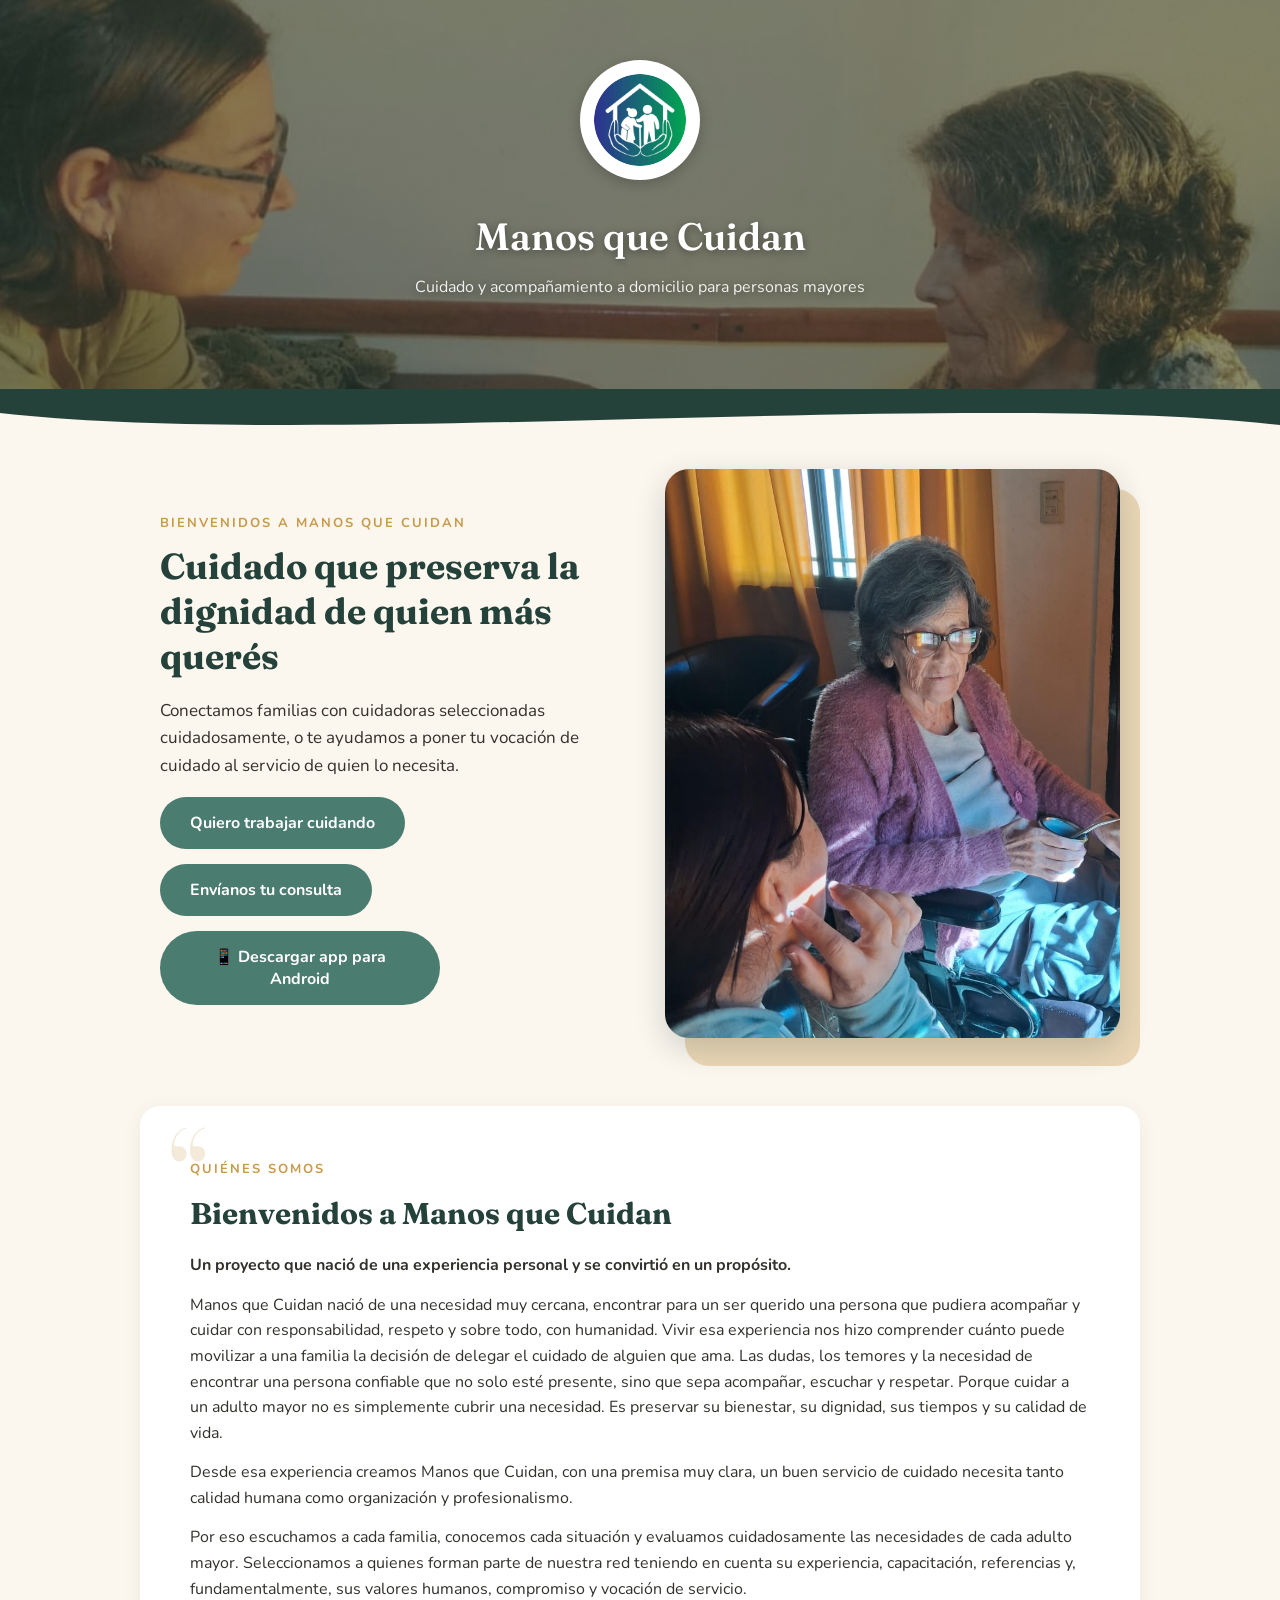
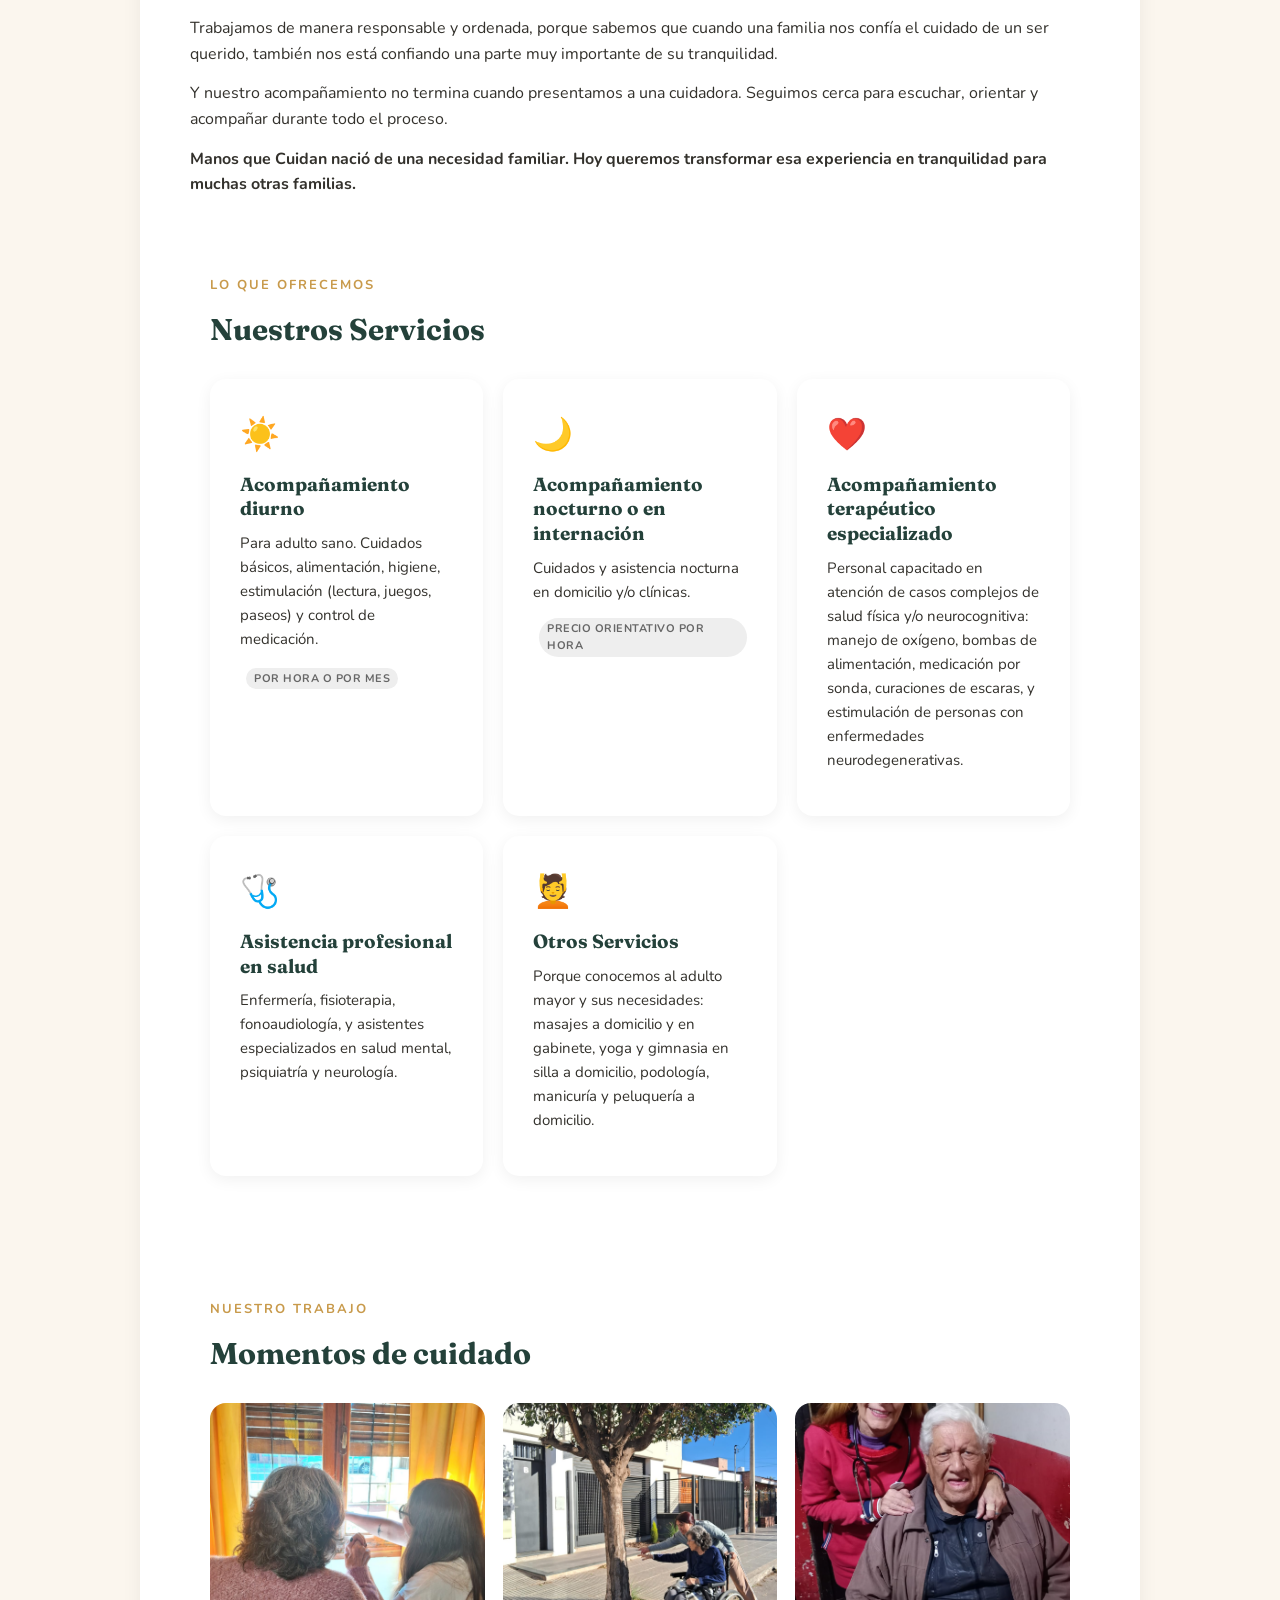
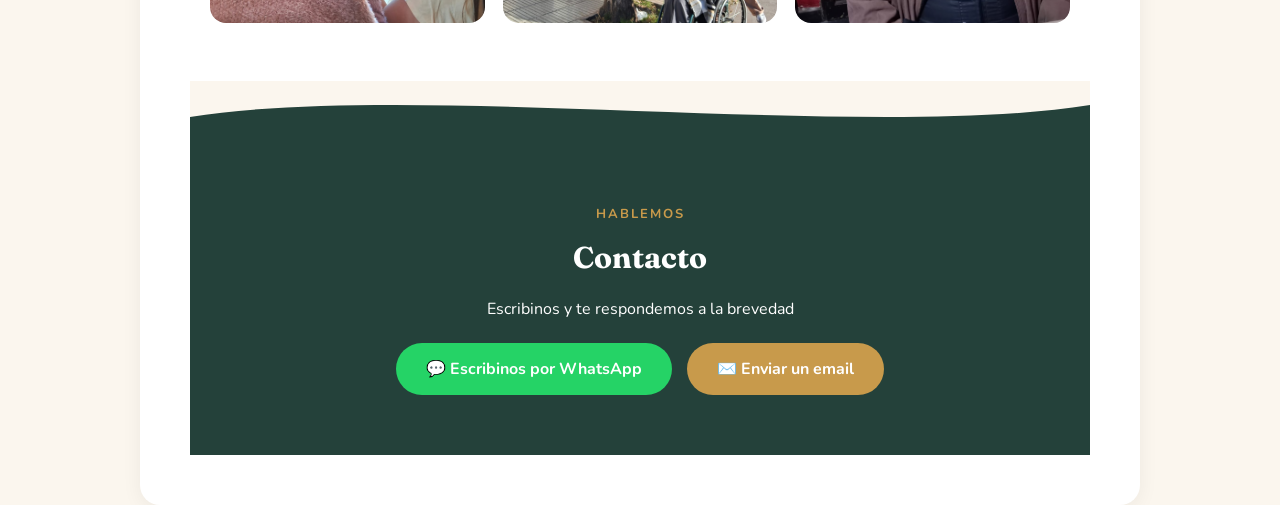
==== commit 09542a42: "Agregar descarga de la app Android" ====
--- a/index.html
+++ b/index.html
@@ -31,8 +31,12 @@
                     <button>Quiero trabajar cuidando</button>
                 </a>
                 <a href="postulate.html?tipo=paciente">
-                    <button>Envíanos tu consulta</button>
-                </a>
+    <button>Envíanos tu consulta</button>
+</a>
+
+<a href="https://github.com/morcillos-jp/manossquecuidan-web/releases/latest/download/manos-que-cuidan.apk">
+    <button>📱 Descargar app para Android</button>
+</a>
             </div>
         </div>
         <div class="hero-imagen">
